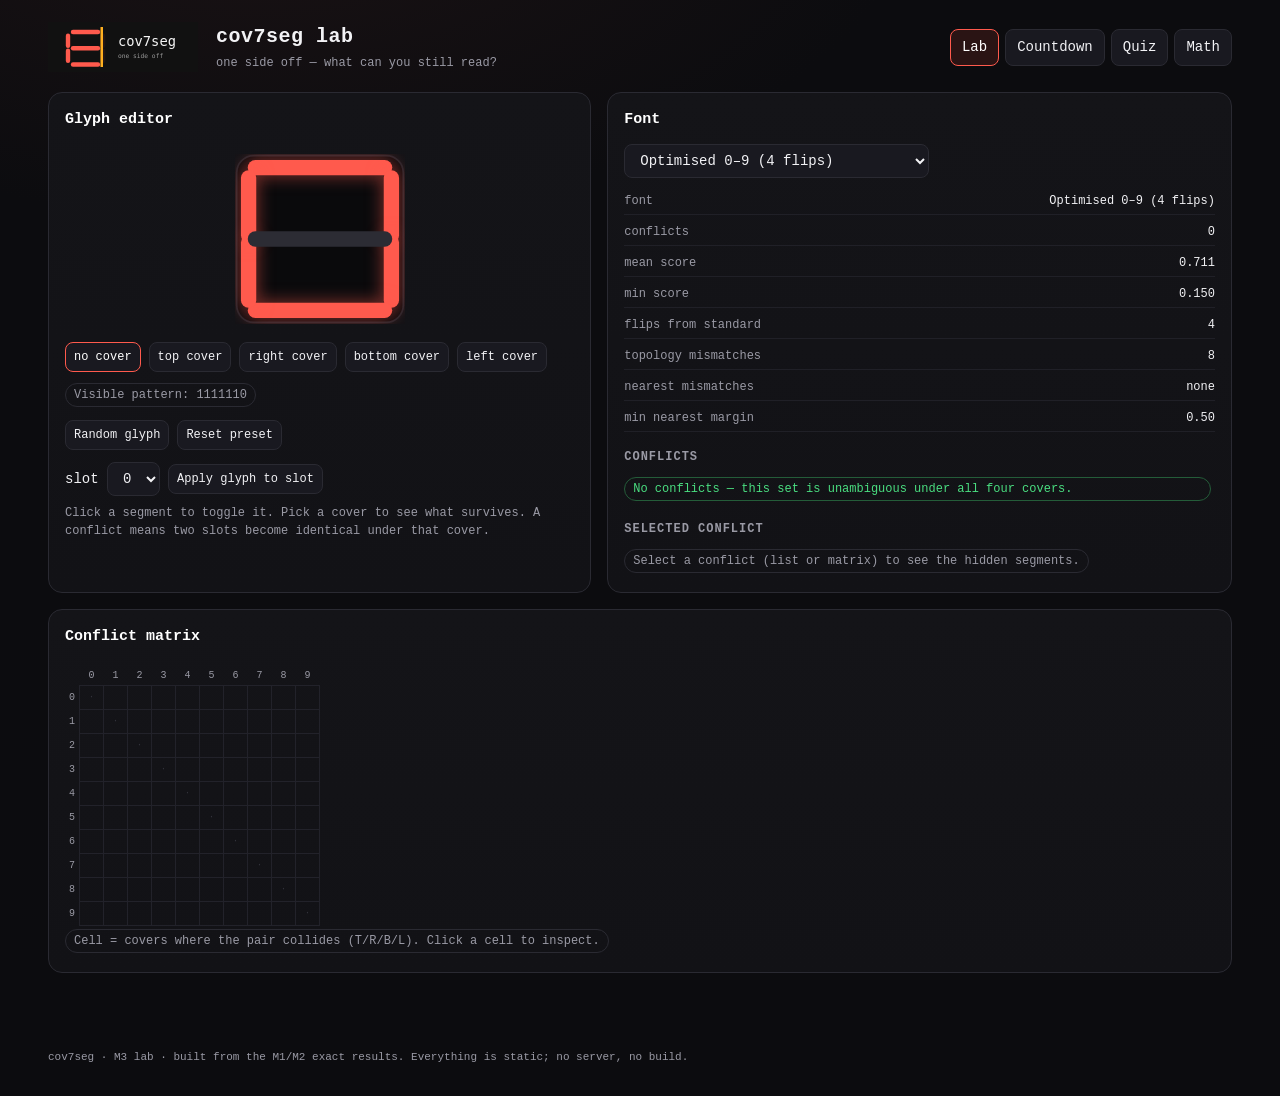
==== index.html @ 7454220c "M3: static occlusion lab, quiz, calibration harness - index.html + lab/: glyph editor, cover project" ====
<!doctype html>
<html lang="en">
<head>
<meta charset="utf-8">
<meta name="viewport" content="width=device-width, initial-scale=1">
<title>cov7seg lab — one side off</title>
<style>
  :root{
    --bg:#0c0c0f; --panel:#141418; --panel2:#191920; --line:#2a2a32;
    --ink:#f2f2f5; --muted:#9a9aa5; --accent:#ff5a4d; --amber:#ffb020;
    --green:#4ade80; --red:#f43f5e; --blue:#60a5fa;
  }
  *{box-sizing:border-box}
  body{
    margin:0; background:radial-gradient(1200px 600px at 20% -10%, #1a1214 0, var(--bg) 55%);
    color:var(--ink); font-family:ui-monospace,SFMono-Regular,Menlo,Consolas,monospace;
    font-size:14px; line-height:1.5;
  }
  header{
    display:flex; align-items:center; gap:18px; padding:22px clamp(16px,4vw,48px) 10px;
    flex-wrap:wrap;
  }
  .logo{width:150px; height:50px; display:block}
  h1{font-size:20px; margin:0; letter-spacing:.5px}
  .sub{margin:2px 0 0; color:var(--muted); font-size:12px}
  .tabs{margin-left:auto; display:flex; gap:6px; flex-wrap:wrap}
  .tabs button, button, select{
    font:inherit; color:var(--ink); background:var(--panel2); border:1px solid var(--line);
    border-radius:8px; padding:7px 11px; cursor:pointer;
  }
  .tabs button.active, button.active, button:hover, select:hover{border-color:var(--accent); color:#fff}
  .tabs button.active{background:#2a1414}
  button.small{padding:5px 8px; font-size:12px}
  button:disabled{opacity:.45; cursor:default}
  main{padding:10px clamp(16px,4vw,48px) 60px; max-width:1280px; margin:0 auto}
  .tab{display:none}
  .tab.active{display:block}
  .panel{
    background:linear-gradient(180deg,var(--panel),#121216); border:1px solid var(--line);
    border-radius:14px; padding:16px; margin-bottom:16px;
  }
  h2{font-size:15px; margin:0 0 12px; color:#fff}
  h3{font-size:12px; margin:16px 0 8px; color:var(--muted); text-transform:uppercase; letter-spacing:1px}
  .grid{display:grid; grid-template-columns:minmax(300px,1fr) minmax(320px,1.15fr); gap:16px}
  .grid.two{grid-template-columns:1fr 1fr}
  @media (max-width:820px){.grid,.grid.two{grid-template-columns:1fr}}
  .row{display:flex; gap:8px; align-items:center; flex-wrap:wrap}
  .display{display:flex; gap:18px; justify-content:center; align-items:center; min-height:190px}
  .glyph{width:170px; height:170px; display:block}
  .glyph.big{width:190px; height:190px}
  .glyph-bg{fill:#0a0a0c; stroke:#24242b; stroke-width:1}
  .seg{stroke-width:9; stroke-linecap:round; fill:none; transition:stroke .12s}
  .seg.on{stroke:var(--accent); filter:drop-shadow(0 0 5px rgba(255,90,77,.55))}
  .seg.off{stroke:#2c2c34}
  .seg.hidden{stroke:#4a3a20; opacity:.35}
  .seg.covered{stroke:#22222a; opacity:.3}
  .seg.conflict{stroke:var(--red); stroke-width:10; stroke-dasharray:4 3; filter:drop-shadow(0 0 6px rgba(244,63,94,.8))}
  .seg.clickable{cursor:pointer; pointer-events:stroke}
  .seg.clickable:hover{stroke-width:12}
  .hint{color:var(--muted); font-size:12px; margin:8px 0 0}
  .chip{display:inline-block; padding:2px 8px; border:1px solid var(--line); border-radius:999px; font-size:12px; margin:3px 4px 3px 0; color:var(--muted)}
  .chip.ok{color:var(--green); border-color:#245c39}
  .chip.warn{color:var(--red); border-color:#6b1d2a}
  .chip.hint{color:var(--muted)}
  .scorecard{display:grid; gap:4px; margin-bottom:6px}
  .kv{display:flex; justify-content:space-between; gap:12px; border-bottom:1px solid #202027; padding:4px 0; font-size:12px}
  .kv span:first-child{color:var(--muted)}
  .kv .bad{color:var(--red)}
  .conflict-list{max-height:260px; overflow:auto; display:grid; gap:6px}
  .conflict-item{text-align:left; font-size:12px; background:#18181d; border:1px solid var(--line); border-radius:8px; padding:7px 9px; cursor:pointer}
  .conflict-item:hover{border-color:var(--red)}
  .conflict-item b{color:var(--amber)}
  .pair{display:flex; gap:18px; align-items:flex-start; margin-top:8px}
  .pair-cell{text-align:center}
  .cap{font-size:11px; color:var(--muted); margin-bottom:2px}
  .pair .glyph{width:120px; height:120px}
  #lab-matrix{overflow:auto}
  .matrix{border-collapse:collapse; margin-top:6px}
  .matrix th{font-size:10px; color:var(--muted); font-weight:400; padding:2px 4px}
  .matrix td{width:24px; height:24px; text-align:center; border:1px solid #22222a; font-size:9px; color:var(--muted)}
  .matrix td.diag{color:#33333c}
  .matrix td.conflict{background:#54121d; color:#ffd7dd; cursor:pointer; border-color:#7a1d2c}
  .matrix td.conflict:hover{background:#7a1d2c}
  .cd-stage{position:relative; min-height:300px; display:flex; align-items:center; justify-content:center; margin:8px 0}
  .cd-digit{display:flex; justify-content:center}
  #cd-display{gap:26px}
  .leaf{
    position:absolute; z-index:5; border-radius:55% 12% 55% 12%;
    background:radial-gradient(circle at 30% 30%, #7bd88f, #2b6b3a 60%, #173a20);
    border:1px solid #9be6a8; box-shadow:0 8px 22px rgba(0,0,0,.55);
    cursor:grab; touch-action:none; transition:width .12s, height .12s;
  }
  .leaf.dragging{cursor:grabbing}
  .leaf::after{content:""; position:absolute; inset:10% 42% 10% 42%; background:#0d2a15; opacity:.5; border-radius:50%}
  .choices{display:flex; gap:8px; flex-wrap:wrap; margin-top:12px}
  .choice{min-width:44px; font-size:16px; padding:10px 12px}
  .feedback{margin-top:10px; min-height:28px}
  .stats-table{border-collapse:collapse; margin-top:10px; font-size:12px}
  .stats-table th,.stats-table td{border:1px solid #24242b; padding:3px 10px; text-align:right}
  .stats-table th{color:var(--muted); font-weight:400}
  .stats-table td:first-child,.stats-table th:first-child{text-align:left}
  .matrix-lite td{min-width:18px; font-size:10px; text-align:center}
  .matrix-lite td.diag{color:var(--green); background:#112318}
  .readings{min-height:30px; margin-top:8px}
  .muted{color:var(--muted)}
  .math-table{border-collapse:collapse; margin:10px 0; font-size:12px}
  .math-table th,.math-table td{border:1px solid #24242b; padding:4px 10px; text-align:left}
  .math-table th{color:var(--muted); font-weight:400}
  .plots{display:flex; gap:16px; flex-wrap:wrap; margin-top:12px}
  .plots figure{flex:1 1 320px; margin:0}
  .plots img{width:100%; background:#fff; border-radius:10px; border:1px solid var(--line)}
  .plots figcaption{color:var(--muted); font-size:11px; margin-top:6px}
  footer{color:var(--muted); font-size:11px; padding:0 clamp(16px,4vw,48px) 30px; max-width:1280px; margin:0 auto}
  a{color:var(--blue)}
</style>
</head>
<body>
<header>
  <img class="logo" src="assets/logo.svg" alt="cov7seg">
  <div>
    <h1>cov7seg lab</h1>
    <p class="sub">one side off — what can you still read?</p>
  </div>
  <nav class="tabs">
    <button data-tab="lab" class="active">Lab</button>
    <button data-tab="countdown">Countdown</button>
    <button data-tab="quiz">Quiz</button>
    <button data-tab="math">Math</button>
  </nav>
</header>

<main>
  <!-- ------------------------------------------------------------ LAB -->
  <section id="tab-lab" class="tab active">
    <div class="grid">
      <div class="panel">
        <h2>Glyph editor</h2>
        <div id="lab-display" class="display"></div>
        <div id="lab-covers" class="row" style="margin-top:8px"></div>
        <div id="lab-readings" class="readings"></div>
        <div class="row" style="margin-top:10px">
          <button id="lab-random" class="small">Random glyph</button>
          <button id="lab-reset" class="small">Reset preset</button>
        </div>
        <div class="row" style="margin-top:12px">
          <label>slot <select id="lab-slot"></select></label>
          <button id="lab-apply" class="small">Apply glyph to slot</button>
        </div>
        <p class="hint">Click a segment to toggle it. Pick a cover to see what survives. A conflict means two slots become identical under that cover.</p>
      </div>
      <div class="panel">
        <h2>Font</h2>
        <div class="row">
          <select id="lab-font" style="max-width:100%"></select>
        </div>
        <div id="lab-scorecard" class="scorecard" style="margin-top:10px"></div>
        <h3>Conflicts</h3>
        <div id="lab-conflicts" class="conflict-list"></div>
        <h3>Selected conflict</h3>
        <div id="lab-detail"></div>
      </div>
    </div>
    <div class="panel">
      <h2>Conflict matrix</h2>
      <div id="lab-matrix"></div>
    </div>
  </section>

  <!-- ------------------------------------------------------ COUNTDOWN -->
  <section id="tab-countdown" class="tab">
    <div class="panel">
      <div class="row">
        <select id="cd-font" style="max-width:100%"></select>
        <button id="cd-start">Start</button>
        <button id="cd-reset">Reset</button>
      </div>
      <div id="cd-stage" class="cd-stage">
        <div id="cd-display" class="display" style="min-height:0"></div>
        <div id="cd-leaf" class="leaf" title="Drag me to a side"></div>
      </div>
      <div id="cd-cover-label" class="hint"></div>
      <div class="grid two" style="margin-top:12px">
        <div class="panel" style="margin:0">
          <h3>Tens</h3>
          <div id="cd-tens" class="readings"></div>
        </div>
        <div class="panel" style="margin:0">
          <h3>Ones</h3>
          <div id="cd-ones" class="readings"></div>
        </div>
      </div>
      <p class="hint">Drag the leaf to a side. The covered side is hidden on both digits; the lists show every digit that could still be read. Try “Standard” vs “Optimised” to see the difference.</p>
    </div>
  </section>

  <!-- ------------------------------------------------------------ QUIZ -->
  <section id="tab-quiz" class="tab">
    <div class="panel">
      <div class="row">
        <select id="quiz-font" style="max-width:100%"></select>
        <label class="hint"><input type="checkbox" id="quiz-occlude" checked> random occlusion</label>
        <button id="quiz-next">New glyph</button>
        <button id="quiz-export" class="small">Export JSON</button>
        <button id="quiz-reset" class="small">Clear data</button>
      </div>
      <div id="quiz-display" class="display"></div>
      <div id="quiz-choices" class="choices"></div>
      <div id="quiz-feedback" class="feedback"></div>
      <div id="quiz-stats"></div>
      <p class="hint">This is the human-calibration harness for M3. Responses are stored in localStorage; export the JSON to fit the weights.</p>
    </div>
  </section>

  <!-- ------------------------------------------------------------ MATH -->
  <section id="tab-math" class="tab">
    <div class="panel">
      <h2>What the foundation found</h2>
      <p>Seven-segment display, four possible one-side covers: top removes <code>a</code>, bottom removes <code>d</code>, left removes <code>e,f</code>, right removes <code>b,c</code>; the middle <code>g</code> is never covered.</p>
      <table class="math-table">
        <tr><th>maximum unambiguous set</th><td>32</td></tr>
        <tr><th>minimum maximal set</th><td>16</td></tr>
        <tr><th>attainable maximal sizes</th><td>16, 19–32 (17 and 18 do not exist)</td></tr>
        <tr><th>maximal sets per g / globally</th><td>604,008 / 364,825,664,064</td></tr>
        <tr><th>character capacity</th><td>32 (decimal and hex fit; 36-letter alphanumeric and Base64 do not)</td></tr>
        <tr><th>construction</th><td>4 cells × a matching of K₄,₄, plus cross-cell disjointness and hole-covering</td></tr>
        <tr><th>well-covered criterion</th><td>K_{q1} □ … □ K_{qd} is well-covered iff q1 &gt; Σ<sub>i≥2</sub>(q_i − 1)</td></tr>
      </table>
      <p>The per-<code>g</code> graph is <code>K₂ □ K₂ □ K₄ □ K₄</code>; the global graph is two disjoint copies because <code>g</code> is never covered. The 9/10 gap is not a periodic sequence: it is the set of feasible cell-size patterns.</p>
      <p>Recognisability is checked with a geometry-based <code>(components, holes)</code> signature and a nearest-standard / segment-fault check. The source note’s hex font fails the nearest check for 6 and 8; no 16-glyph 0–F nearest-preserving font exists. The optimised decimal candidate changes 1, 3, 5, 8 (4 flips) and is the “Optimised 0–9” preset in the Lab.</p>
      <div class="plots">
        <figure>
          <img src="foundation/plots/sevenseg_global_counts.svg" alt="global counts by size">
          <figcaption>Global maximal-set counts by size: peak at 26, not at the maximum 32.</figcaption>
        </figure>
        <figure>
          <img src="foundation/plots/family_existence.svg" alt="family existence">
          <figcaption>Attainable maximal sizes for K₂ □ K₂ □ K_q □ K_q: the gap moves and can disappear.</figcaption>
        </figure>
      </div>
      <p class="hint">Full notes: <a href="docs/FOUNDATION.md">docs/FOUNDATION.md</a> · <a href="docs/RECOGNITION.md">docs/RECOGNITION.md</a> · <a href="docs/0_ROADMAP.md">roadmap</a>.</p>
    </div>
  </section>
</main>

<footer>
  cov7seg · M3 lab · built from the M1/M2 exact results.  Everything is static; no server, no build.
</footer>

<script src="lab/data.js"></script>
<script src="lab/core.js"></script>
<script src="lab/ui.js"></script>
</body>
</html>
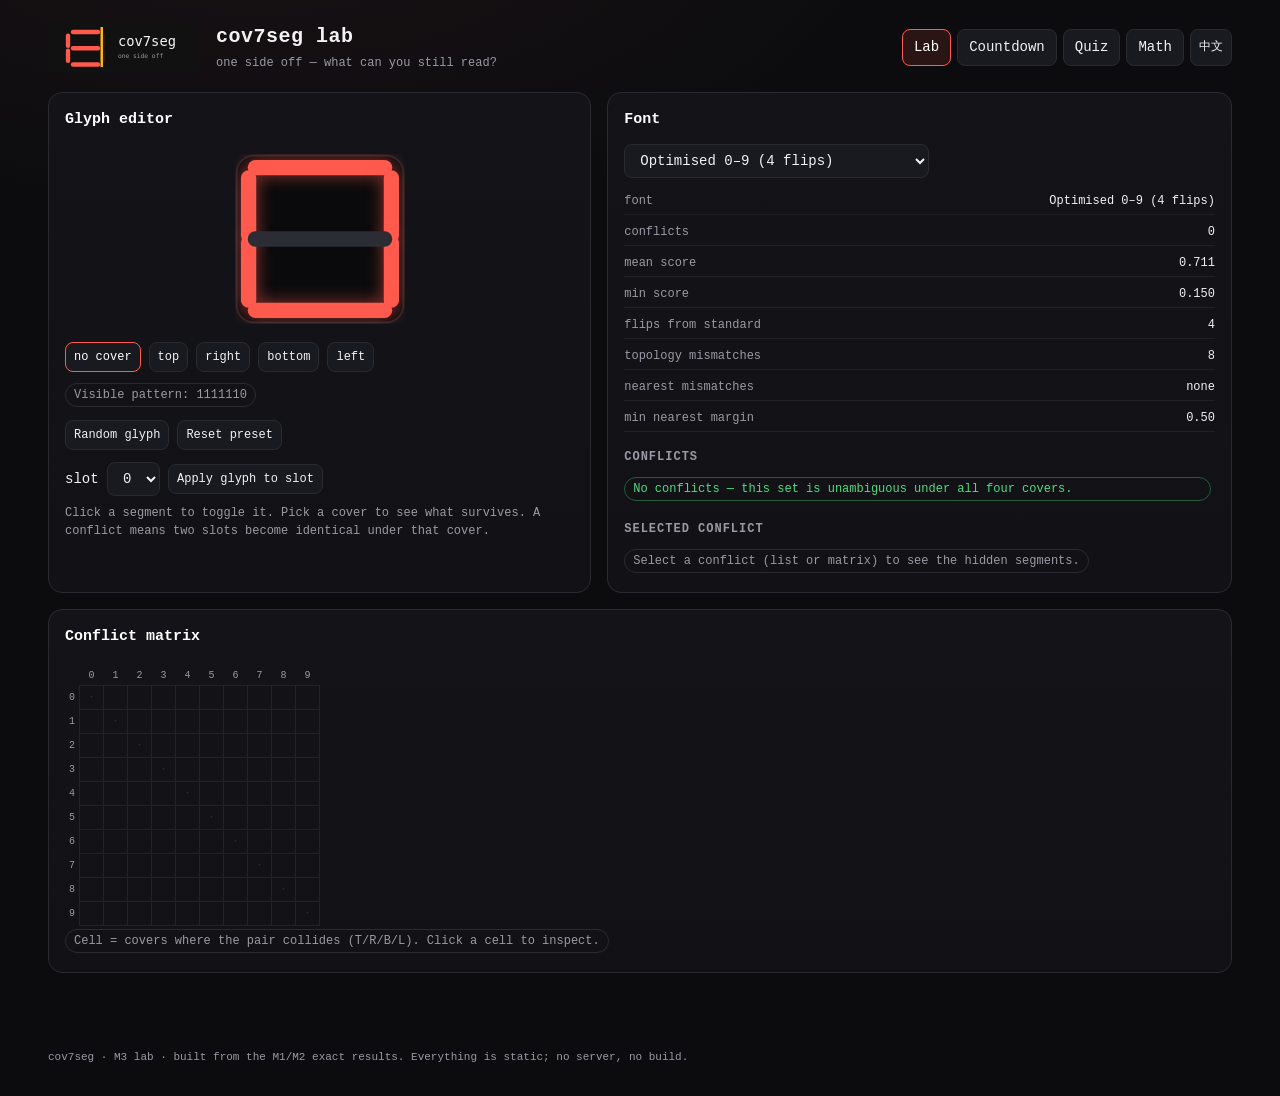
==== commit 0dcc8302: "i18n: English/Chinese switch for the lab - header EN/中文 toggle, persisted in localStorage - translat" ====
--- a/index.html
+++ b/index.html
@@ -118,14 +118,15 @@
 <header>
   <img class="logo" src="assets/logo.svg" alt="cov7seg">
   <div>
-    <h1>cov7seg lab</h1>
-    <p class="sub">one side off — what can you still read?</p>
+    <h1 data-i18n="header.title">cov7seg lab</h1>
+    <p class="sub" data-i18n="header.sub">one side off — what can you still read?</p>
   </div>
   <nav class="tabs">
-    <button data-tab="lab" class="active">Lab</button>
-    <button data-tab="countdown">Countdown</button>
-    <button data-tab="quiz">Quiz</button>
-    <button data-tab="math">Math</button>
+    <button data-tab="lab" class="active" data-i18n="nav.lab">Lab</button>
+    <button data-tab="countdown" data-i18n="nav.countdown">Countdown</button>
+    <button data-tab="quiz" data-i18n="nav.quiz">Quiz</button>
+    <button data-tab="math" data-i18n="nav.math">Math</button>
+    <button id="lang-switch" class="small">中文</button>
   </nav>
 </header>
 
@@ -134,34 +135,34 @@
   <section id="tab-lab" class="tab active">
     <div class="grid">
       <div class="panel">
-        <h2>Glyph editor</h2>
+        <h2 data-i18n="lab.title">Glyph editor</h2>
         <div id="lab-display" class="display"></div>
         <div id="lab-covers" class="row" style="margin-top:8px"></div>
         <div id="lab-readings" class="readings"></div>
         <div class="row" style="margin-top:10px">
-          <button id="lab-random" class="small">Random glyph</button>
-          <button id="lab-reset" class="small">Reset preset</button>
+          <button id="lab-random" class="small" data-i18n="lab.random">Random glyph</button>
+          <button id="lab-reset" class="small" data-i18n="lab.reset">Reset preset</button>
         </div>
         <div class="row" style="margin-top:12px">
-          <label>slot <select id="lab-slot"></select></label>
-          <button id="lab-apply" class="small">Apply glyph to slot</button>
-        </div>
-        <p class="hint">Click a segment to toggle it. Pick a cover to see what survives. A conflict means two slots become identical under that cover.</p>
+          <label><span data-i18n="lab.slot">slot</span> <select id="lab-slot"></select></label>
+          <button id="lab-apply" class="small" data-i18n="lab.apply">Apply glyph to slot</button>
+        </div>
+        <p class="hint" data-i18n="lab.hint">Click a segment to toggle it. Pick a cover to see what survives. A conflict means two slots become identical under that cover.</p>
       </div>
       <div class="panel">
-        <h2>Font</h2>
+        <h2 data-i18n="lab.font">Font</h2>
         <div class="row">
           <select id="lab-font" style="max-width:100%"></select>
         </div>
         <div id="lab-scorecard" class="scorecard" style="margin-top:10px"></div>
-        <h3>Conflicts</h3>
+        <h3 data-i18n="lab.conflicts">Conflicts</h3>
         <div id="lab-conflicts" class="conflict-list"></div>
-        <h3>Selected conflict</h3>
+        <h3 data-i18n="lab.selected">Selected conflict</h3>
         <div id="lab-detail"></div>
       </div>
     </div>
     <div class="panel">
-      <h2>Conflict matrix</h2>
+      <h2 data-i18n="lab.matrix">Conflict matrix</h2>
       <div id="lab-matrix"></div>
     </div>
   </section>
@@ -171,25 +172,25 @@
     <div class="panel">
       <div class="row">
         <select id="cd-font" style="max-width:100%"></select>
-        <button id="cd-start">Start</button>
-        <button id="cd-reset">Reset</button>
+        <button id="cd-start" data-i18n="cd.start">Start</button>
+        <button id="cd-reset" data-i18n="cd.reset">Reset</button>
       </div>
       <div id="cd-stage" class="cd-stage">
         <div id="cd-display" class="display" style="min-height:0"></div>
-        <div id="cd-leaf" class="leaf" title="Drag me to a side"></div>
+        <div id="cd-leaf" class="leaf" data-i18n-title="cd.leafTitle" title="Drag me to a side"></div>
       </div>
       <div id="cd-cover-label" class="hint"></div>
       <div class="grid two" style="margin-top:12px">
         <div class="panel" style="margin:0">
-          <h3>Tens</h3>
+          <h3 data-i18n="cd.tens">Tens</h3>
           <div id="cd-tens" class="readings"></div>
         </div>
         <div class="panel" style="margin:0">
-          <h3>Ones</h3>
+          <h3 data-i18n="cd.ones">Ones</h3>
           <div id="cd-ones" class="readings"></div>
         </div>
       </div>
-      <p class="hint">Drag the leaf to a side. The covered side is hidden on both digits; the lists show every digit that could still be read. Try “Standard” vs “Optimised” to see the difference.</p>
+      <p class="hint" data-i18n="cd.hint">Drag the leaf to a side. The covered side is hidden on both digits; the lists show every digit that could still be read. Try “Standard” vs “Optimised” to see the difference.</p>
     </div>
   </section>
 
@@ -198,54 +199,55 @@
     <div class="panel">
       <div class="row">
         <select id="quiz-font" style="max-width:100%"></select>
-        <label class="hint"><input type="checkbox" id="quiz-occlude" checked> random occlusion</label>
-        <button id="quiz-next">New glyph</button>
-        <button id="quiz-export" class="small">Export JSON</button>
-        <button id="quiz-reset" class="small">Clear data</button>
+        <label class="hint"><input type="checkbox" id="quiz-occlude" checked> <span data-i18n="quiz.occlude">random occlusion</span></label>
+        <button id="quiz-next" data-i18n="quiz.new">New glyph</button>
+        <button id="quiz-export" class="small" data-i18n="quiz.export">Export JSON</button>
+        <button id="quiz-reset" class="small" data-i18n="quiz.clear">Clear data</button>
       </div>
       <div id="quiz-display" class="display"></div>
       <div id="quiz-choices" class="choices"></div>
       <div id="quiz-feedback" class="feedback"></div>
       <div id="quiz-stats"></div>
-      <p class="hint">This is the human-calibration harness for M3. Responses are stored in localStorage; export the JSON to fit the weights.</p>
+      <p class="hint" data-i18n="quiz.hint">This is the human-calibration harness for M3. Responses are stored in localStorage; export the JSON to fit the weights.</p>
     </div>
   </section>
 
   <!-- ------------------------------------------------------------ MATH -->
   <section id="tab-math" class="tab">
     <div class="panel">
-      <h2>What the foundation found</h2>
-      <p>Seven-segment display, four possible one-side covers: top removes <code>a</code>, bottom removes <code>d</code>, left removes <code>e,f</code>, right removes <code>b,c</code>; the middle <code>g</code> is never covered.</p>
+      <h2 data-i18n="math.title">What the foundation found</h2>
+      <p data-i18n-html="math.intro">Seven-segment display, four possible one-side covers: top removes <code>a</code>, bottom removes <code>d</code>, left removes <code>e,f</code>, right removes <code>b,c</code>; the middle <code>g</code> is never covered.</p>
       <table class="math-table">
-        <tr><th>maximum unambiguous set</th><td>32</td></tr>
-        <tr><th>minimum maximal set</th><td>16</td></tr>
-        <tr><th>attainable maximal sizes</th><td>16, 19–32 (17 and 18 do not exist)</td></tr>
-        <tr><th>maximal sets per g / globally</th><td>604,008 / 364,825,664,064</td></tr>
-        <tr><th>character capacity</th><td>32 (decimal and hex fit; 36-letter alphanumeric and Base64 do not)</td></tr>
-        <tr><th>construction</th><td>4 cells × a matching of K₄,₄, plus cross-cell disjointness and hole-covering</td></tr>
-        <tr><th>well-covered criterion</th><td>K_{q1} □ … □ K_{qd} is well-covered iff q1 &gt; Σ<sub>i≥2</sub>(q_i − 1)</td></tr>
+        <tr><th data-i18n="math.max">maximum unambiguous set</th><td>32</td></tr>
+        <tr><th data-i18n="math.min">minimum maximal set</th><td>16</td></tr>
+        <tr><th data-i18n="math.sizes">attainable maximal sizes</th><td data-i18n="math.sizesVal">16, 19–32 (17 and 18 do not exist)</td></tr>
+        <tr><th data-i18n="math.counts">maximal sets per g / globally</th><td>604,008 / 364,825,664,064</td></tr>
+        <tr><th data-i18n="math.capacity">character capacity</th><td data-i18n="math.capacityVal">32 (decimal and hex fit; 36-letter alphanumeric and Base64 do not)</td></tr>
+        <tr><th data-i18n="math.construction">construction</th><td data-i18n="math.constructionVal">4 cells × a matching of K₄,₄, plus cross-cell disjointness and hole-covering</td></tr>
+        <tr><th data-i18n="math.wellcovered">well-covered criterion</th><td>K_{q1} □ … □ K_{qd} is well-covered iff q1 &gt; Σ<sub>i≥2</sub>(q_i − 1)</td></tr>
       </table>
-      <p>The per-<code>g</code> graph is <code>K₂ □ K₂ □ K₄ □ K₄</code>; the global graph is two disjoint copies because <code>g</code> is never covered. The 9/10 gap is not a periodic sequence: it is the set of feasible cell-size patterns.</p>
-      <p>Recognisability is checked with a geometry-based <code>(components, holes)</code> signature and a nearest-standard / segment-fault check. The source note’s hex font fails the nearest check for 6 and 8; no 16-glyph 0–F nearest-preserving font exists. The optimised decimal candidate changes 1, 3, 5, 8 (4 flips) and is the “Optimised 0–9” preset in the Lab.</p>
+      <p data-i18n-html="math.para">The per-<code>g</code> graph is <code>K₂ □ K₂ □ K₄ □ K₄</code>; the global graph is two disjoint copies because <code>g</code> is never covered. The 9/10 gap is not a periodic sequence: it is the set of feasible cell-size patterns.</p>
+      <p data-i18n-html="math.recog">Recognisability is checked with a geometry-based <code>(components, holes)</code> signature and a nearest-standard / segment-fault check. The source note’s hex font fails the nearest check for 6 and 8; no 16-glyph 0–F nearest-preserving font exists. The optimised decimal candidate changes 1, 3, 5, 8 (4 flips) and is the “Optimised 0–9” preset in the Lab.</p>
       <div class="plots">
         <figure>
           <img src="foundation/plots/sevenseg_global_counts.svg" alt="global counts by size">
-          <figcaption>Global maximal-set counts by size: peak at 26, not at the maximum 32.</figcaption>
+          <figcaption data-i18n="math.fig1">Global maximal-set counts by size: peak at 26, not at the maximum 32.</figcaption>
         </figure>
         <figure>
           <img src="foundation/plots/family_existence.svg" alt="family existence">
-          <figcaption>Attainable maximal sizes for K₂ □ K₂ □ K_q □ K_q: the gap moves and can disappear.</figcaption>
+          <figcaption data-i18n="math.fig2">Attainable maximal sizes for K₂ □ K₂ □ K_q □ K_q: the gap moves and can disappear.</figcaption>
         </figure>
       </div>
-      <p class="hint">Full notes: <a href="docs/FOUNDATION.md">docs/FOUNDATION.md</a> · <a href="docs/RECOGNITION.md">docs/RECOGNITION.md</a> · <a href="docs/0_ROADMAP.md">roadmap</a>.</p>
+      <p class="hint" data-i18n-html="math.notes">Full notes: <a href="docs/FOUNDATION.md">docs/FOUNDATION.md</a> · <a href="docs/RECOGNITION.md">docs/RECOGNITION.md</a> · <a href="docs/0_ROADMAP.md">roadmap</a>.</p>
     </div>
   </section>
 </main>
 
 <footer>
-  cov7seg · M3 lab · built from the M1/M2 exact results.  Everything is static; no server, no build.
+  <span data-i18n="footer">cov7seg · M3 lab · built from the M1/M2 exact results. Everything is static; no server, no build.</span>
 </footer>
 
+<script src="lab/i18n.js"></script>
 <script src="lab/data.js"></script>
 <script src="lab/core.js"></script>
 <script src="lab/ui.js"></script>
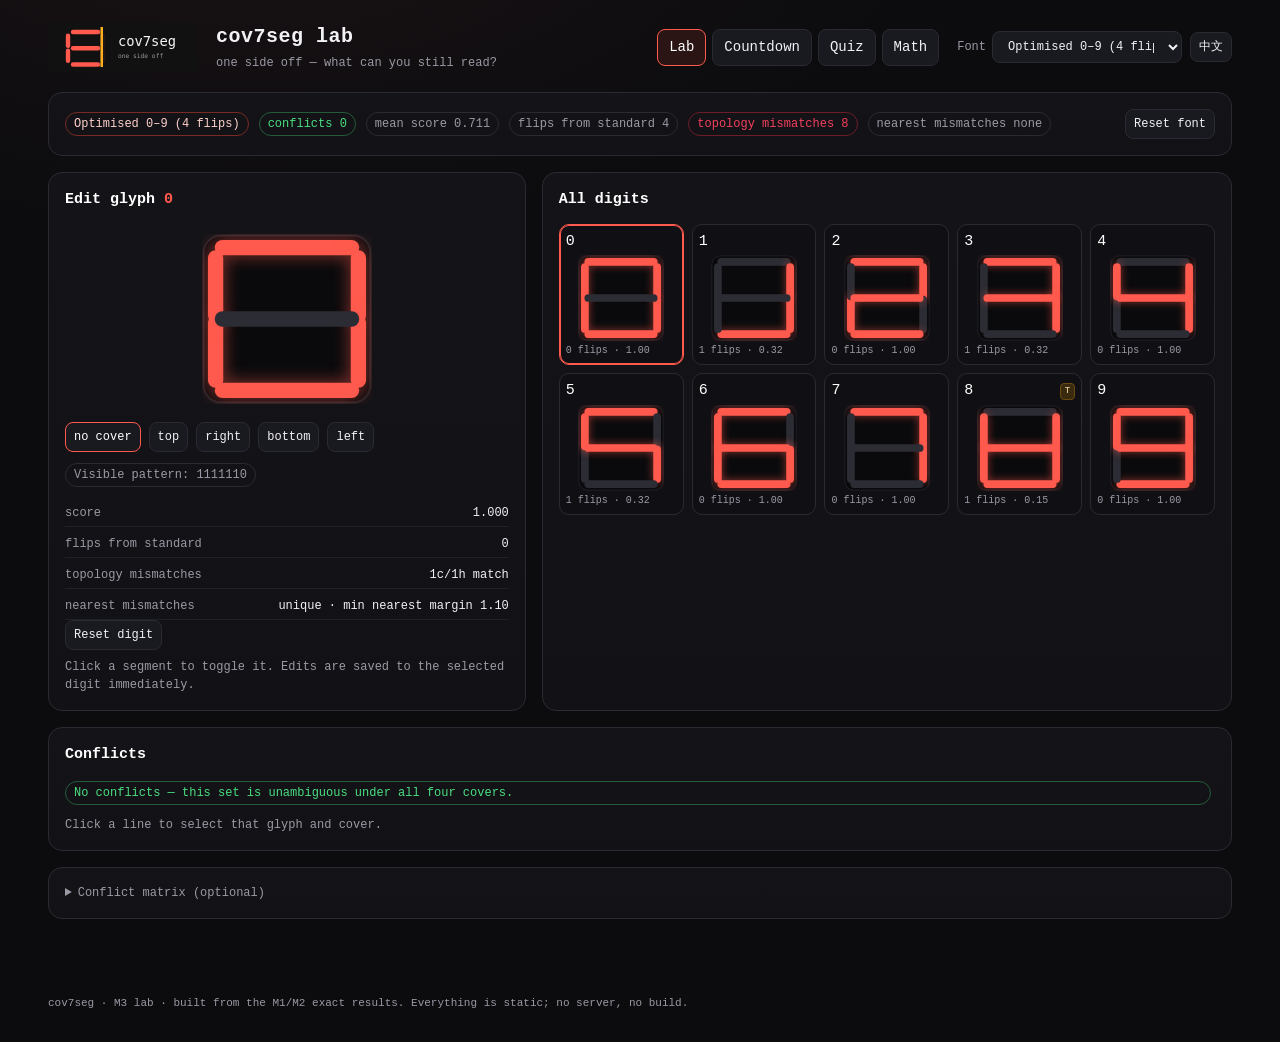
==== commit 72ca43fb: "UX: single font mode, all-digit gallery, automatic quiz advance - one global font selector in the he" ====
--- a/index.html
+++ b/index.html
@@ -16,14 +16,14 @@
     color:var(--ink); font-family:ui-monospace,SFMono-Regular,Menlo,Consolas,monospace;
     font-size:14px; line-height:1.5;
   }
-  header{
-    display:flex; align-items:center; gap:18px; padding:22px clamp(16px,4vw,48px) 10px;
-    flex-wrap:wrap;
-  }
+  header{display:flex; align-items:center; gap:18px; padding:22px clamp(16px,4vw,48px) 10px; flex-wrap:wrap}
   .logo{width:150px; height:50px; display:block}
   h1{font-size:20px; margin:0; letter-spacing:.5px}
   .sub{margin:2px 0 0; color:var(--muted); font-size:12px}
-  .tabs{margin-left:auto; display:flex; gap:6px; flex-wrap:wrap}
+  .tabs{display:flex; gap:6px; flex-wrap:wrap; margin-left:auto}
+  .header-controls{display:flex; gap:8px; align-items:center}
+  .control{display:flex; align-items:center; gap:6px; color:var(--muted); font-size:12px}
+  .control select{max-width:190px}
   .tabs button, button, select{
     font:inherit; color:var(--ink); background:var(--panel2); border:1px solid var(--line);
     border-radius:8px; padding:7px 11px; cursor:pointer;
@@ -42,9 +42,12 @@
   h2{font-size:15px; margin:0 0 12px; color:#fff}
   h3{font-size:12px; margin:16px 0 8px; color:var(--muted); text-transform:uppercase; letter-spacing:1px}
   .grid{display:grid; grid-template-columns:minmax(300px,1fr) minmax(320px,1.15fr); gap:16px}
+  .lab-grid{grid-template-columns:minmax(300px,.9fr) minmax(340px,1.3fr)}
   .grid.two{grid-template-columns:1fr 1fr}
-  @media (max-width:820px){.grid,.grid.two{grid-template-columns:1fr}}
+  @media (max-width:860px){.grid,.grid.two,.lab-grid{grid-template-columns:1fr}}
   .row{display:flex; gap:8px; align-items:center; flex-wrap:wrap}
+  .summary-panel{display:flex; gap:12px; align-items:center; justify-content:space-between; flex-wrap:wrap}
+  .summary-chips{display:flex; gap:6px; flex-wrap:wrap}
   .display{display:flex; gap:18px; justify-content:center; align-items:center; min-height:190px}
   .glyph{width:170px; height:170px; display:block}
   .glyph.big{width:190px; height:190px}
@@ -62,18 +65,35 @@
   .chip.ok{color:var(--green); border-color:#245c39}
   .chip.warn{color:var(--red); border-color:#6b1d2a}
   .chip.hint{color:var(--muted)}
-  .scorecard{display:grid; gap:4px; margin-bottom:6px}
+  .chip.accent{color:#ffd1cb; border-color:#7a2a24}
+  .scorecard{display:grid; gap:4px; margin-top:10px}
   .kv{display:flex; justify-content:space-between; gap:12px; border-bottom:1px solid #202027; padding:4px 0; font-size:12px}
   .kv span:first-child{color:var(--muted)}
   .kv .bad{color:var(--red)}
-  .conflict-list{max-height:260px; overflow:auto; display:grid; gap:6px}
-  .conflict-item{text-align:left; font-size:12px; background:#18181d; border:1px solid var(--line); border-radius:8px; padding:7px 9px; cursor:pointer}
-  .conflict-item:hover{border-color:var(--red)}
-  .conflict-item b{color:var(--amber)}
-  .pair{display:flex; gap:18px; align-items:flex-start; margin-top:8px}
-  .pair-cell{text-align:center}
-  .cap{font-size:11px; color:var(--muted); margin-bottom:2px}
-  .pair .glyph{width:120px; height:120px}
+  .accent{color:var(--accent)}
+  .gallery{display:grid; grid-template-columns:repeat(auto-fill,minmax(104px,1fr)); gap:8px}
+  .digit-card{
+    text-align:left; padding:6px; border-radius:10px; border:1px solid var(--line);
+    background:#101014; cursor:pointer; position:relative; font:inherit; color:var(--ink);
+  }
+  .digit-card:hover{border-color:#5a2a24}
+  .digit-card.selected{border-color:var(--accent); box-shadow:0 0 0 1px var(--accent) inset}
+  .digit-card-head{display:flex; align-items:center; justify-content:space-between; gap:4px}
+  .digit-card-label{font-size:15px; color:#fff}
+  .digit-card .mini .glyph{width:86px; height:86px; margin:2px auto}
+  .digit-meta{font-size:10px; color:var(--muted); margin-top:2px}
+  .badges{display:flex; gap:3px; flex-wrap:wrap}
+  .badge{display:inline-block; padding:0 4px; border-radius:4px; font-size:9px; line-height:15px; border:1px solid var(--line); color:var(--muted)}
+  .badge.red{color:#ffd7dd; background:#54121d; border-color:#7a1d2c}
+  .badge.amber{color:#ffe1a8; background:#3a2a10; border-color:#6b4a10}
+  .conflict-list{display:grid; gap:5px}
+  .conflict-line{
+    text-align:left; font-size:12px; background:#18181d; border:1px solid var(--line);
+    border-radius:8px; padding:6px 9px; cursor:pointer; color:var(--ink);
+  }
+  .conflict-line:hover{border-color:var(--red)}
+  details.panel summary{cursor:pointer; color:var(--muted); font-size:12px}
+  details.panel[open] summary{color:#fff; margin-bottom:10px}
   #lab-matrix{overflow:auto}
   .matrix{border-collapse:collapse; margin-top:6px}
   .matrix th{font-size:10px; color:var(--muted); font-weight:400; padding:2px 4px}
@@ -95,6 +115,7 @@
   .choices{display:flex; gap:8px; flex-wrap:wrap; margin-top:12px}
   .choice{min-width:44px; font-size:16px; padding:10px 12px}
   .feedback{margin-top:10px; min-height:28px}
+  #quiz-stats{overflow:auto}
   .stats-table{border-collapse:collapse; margin-top:10px; font-size:12px}
   .stats-table th,.stats-table td{border:1px solid #24242b; padding:3px 10px; text-align:right}
   .stats-table th{color:var(--muted); font-weight:400}
@@ -102,10 +123,9 @@
   .matrix-lite td{min-width:18px; font-size:10px; text-align:center}
   .matrix-lite td.diag{color:var(--green); background:#112318}
   .readings{min-height:30px; margin-top:8px}
-  .muted{color:var(--muted)}
-  .math-table{border-collapse:collapse; margin:10px 0; font-size:12px}
+  .math-table{border-collapse:collapse; margin:10px 0; font-size:12px; width:100%}
   .math-table th,.math-table td{border:1px solid #24242b; padding:4px 10px; text-align:left}
-  .math-table th{color:var(--muted); font-weight:400}
+  .math-table th{color:var(--muted); font-weight:400; width:34%}
   .plots{display:flex; gap:16px; flex-wrap:wrap; margin-top:12px}
   .plots figure{flex:1 1 320px; margin:0}
   .plots img{width:100%; background:#fff; border-radius:10px; border:1px solid var(--line)}
@@ -126,54 +146,53 @@
     <button data-tab="countdown" data-i18n="nav.countdown">Countdown</button>
     <button data-tab="quiz" data-i18n="nav.quiz">Quiz</button>
     <button data-tab="math" data-i18n="nav.math">Math</button>
+  </nav>
+  <div class="header-controls">
+    <label class="control"><span data-i18n="global.font">Font</span><select id="global-font"></select></label>
     <button id="lang-switch" class="small">中文</button>
-  </nav>
+  </div>
 </header>
 
 <main>
   <!-- ------------------------------------------------------------ LAB -->
   <section id="tab-lab" class="tab active">
-    <div class="grid">
+    <div class="panel summary-panel">
+      <div id="lab-summary" class="summary-chips"></div>
+      <button id="lab-reset-font" class="small" data-i18n="lab.resetFont">Reset font</button>
+    </div>
+    <div class="grid lab-grid">
       <div class="panel">
-        <h2 data-i18n="lab.title">Glyph editor</h2>
+        <h2><span data-i18n="lab.editor">Edit glyph</span> <span id="lab-selected-label" class="accent">0</span></h2>
         <div id="lab-display" class="display"></div>
         <div id="lab-covers" class="row" style="margin-top:8px"></div>
         <div id="lab-readings" class="readings"></div>
-        <div class="row" style="margin-top:10px">
-          <button id="lab-random" class="small" data-i18n="lab.random">Random glyph</button>
-          <button id="lab-reset" class="small" data-i18n="lab.reset">Reset preset</button>
-        </div>
-        <div class="row" style="margin-top:12px">
-          <label><span data-i18n="lab.slot">slot</span> <select id="lab-slot"></select></label>
-          <button id="lab-apply" class="small" data-i18n="lab.apply">Apply glyph to slot</button>
-        </div>
-        <p class="hint" data-i18n="lab.hint">Click a segment to toggle it. Pick a cover to see what survives. A conflict means two slots become identical under that cover.</p>
+        <div id="lab-glyph-score" class="scorecard"></div>
+        <button id="lab-reset-digit" class="small" data-i18n="lab.resetDigit">Reset digit</button>
+        <p class="hint" data-i18n="lab.hint">Click a segment to toggle it. Edits are saved to the selected digit immediately.</p>
       </div>
       <div class="panel">
-        <h2 data-i18n="lab.font">Font</h2>
-        <div class="row">
-          <select id="lab-font" style="max-width:100%"></select>
-        </div>
-        <div id="lab-scorecard" class="scorecard" style="margin-top:10px"></div>
-        <h3 data-i18n="lab.conflicts">Conflicts</h3>
-        <div id="lab-conflicts" class="conflict-list"></div>
-        <h3 data-i18n="lab.selected">Selected conflict</h3>
-        <div id="lab-detail"></div>
-      </div>
-    </div>
-    <div class="panel">
-      <h2 data-i18n="lab.matrix">Conflict matrix</h2>
+        <h2 data-i18n="lab.gallery">All digits</h2>
+        <div id="lab-gallery" class="gallery"></div>
+      </div>
+    </div>
+    <div class="panel">
+      <h2 data-i18n="lab.conflicts">Conflicts</h2>
+      <div id="lab-conflicts" class="conflict-list"></div>
+      <p class="hint" data-i18n="lab.conflictHint">Click a line to select that glyph and cover.</p>
+    </div>
+    <details class="panel">
+      <summary data-i18n="lab.matrixSummary">Conflict matrix (optional)</summary>
       <div id="lab-matrix"></div>
-    </div>
+    </details>
   </section>
 
   <!-- ------------------------------------------------------ COUNTDOWN -->
   <section id="tab-countdown" class="tab">
     <div class="panel">
       <div class="row">
-        <select id="cd-font" style="max-width:100%"></select>
         <button id="cd-start" data-i18n="cd.start">Start</button>
         <button id="cd-reset" data-i18n="cd.reset">Reset</button>
+        <span id="cd-font-name" class="chip"></span>
       </div>
       <div id="cd-stage" class="cd-stage">
         <div id="cd-display" class="display" style="min-height:0"></div>
@@ -190,7 +209,7 @@
           <div id="cd-ones" class="readings"></div>
         </div>
       </div>
-      <p class="hint" data-i18n="cd.hint">Drag the leaf to a side. The covered side is hidden on both digits; the lists show every digit that could still be read. Try “Standard” vs “Optimised” to see the difference.</p>
+      <p class="hint" data-i18n="cd.hint">Drag the leaf to a side. The covered side is hidden on both digits; the lists show every digit that could still be read.</p>
     </div>
   </section>
 
@@ -198,17 +217,15 @@
   <section id="tab-quiz" class="tab">
     <div class="panel">
       <div class="row">
-        <select id="quiz-font" style="max-width:100%"></select>
-        <label class="hint"><input type="checkbox" id="quiz-occlude" checked> <span data-i18n="quiz.occlude">random occlusion</span></label>
-        <button id="quiz-next" data-i18n="quiz.new">New glyph</button>
         <button id="quiz-export" class="small" data-i18n="quiz.export">Export JSON</button>
         <button id="quiz-reset" class="small" data-i18n="quiz.clear">Clear data</button>
+        <span id="quiz-cover" class="chip"></span>
       </div>
       <div id="quiz-display" class="display"></div>
       <div id="quiz-choices" class="choices"></div>
       <div id="quiz-feedback" class="feedback"></div>
       <div id="quiz-stats"></div>
-      <p class="hint" data-i18n="quiz.hint">This is the human-calibration harness for M3. Responses are stored in localStorage; export the JSON to fit the weights.</p>
+      <p class="hint" data-i18n="quiz.hint">Answer; the next glyph appears automatically. Responses are stored in localStorage; export the JSON to fit the weights.</p>
     </div>
   </section>
 
@@ -227,7 +244,7 @@
         <tr><th data-i18n="math.wellcovered">well-covered criterion</th><td>K_{q1} □ … □ K_{qd} is well-covered iff q1 &gt; Σ<sub>i≥2</sub>(q_i − 1)</td></tr>
       </table>
       <p data-i18n-html="math.para">The per-<code>g</code> graph is <code>K₂ □ K₂ □ K₄ □ K₄</code>; the global graph is two disjoint copies because <code>g</code> is never covered. The 9/10 gap is not a periodic sequence: it is the set of feasible cell-size patterns.</p>
-      <p data-i18n-html="math.recog">Recognisability is checked with a geometry-based <code>(components, holes)</code> signature and a nearest-standard / segment-fault check. The source note’s hex font fails the nearest check for 6 and 8; no 16-glyph 0–F nearest-preserving font exists. The optimised decimal candidate changes 1, 3, 5, 8 (4 flips) and is the “Optimised 0–9” preset in the Lab.</p>
+      <p data-i18n-html="math.recog">Recognisability uses a geometry-based <code>(components, holes)</code> signature and a nearest-standard / segment-fault check. The source note’s hex font fails the nearest check for 6 and 8; no 16-glyph 0–F nearest-preserving font exists. The optimised decimal candidate changes 1, 3, 5, 8 (4 flips) and is the “Optimised 0–9” preset in the Lab.</p>
       <div class="plots">
         <figure>
           <img src="foundation/plots/sevenseg_global_counts.svg" alt="global counts by size">
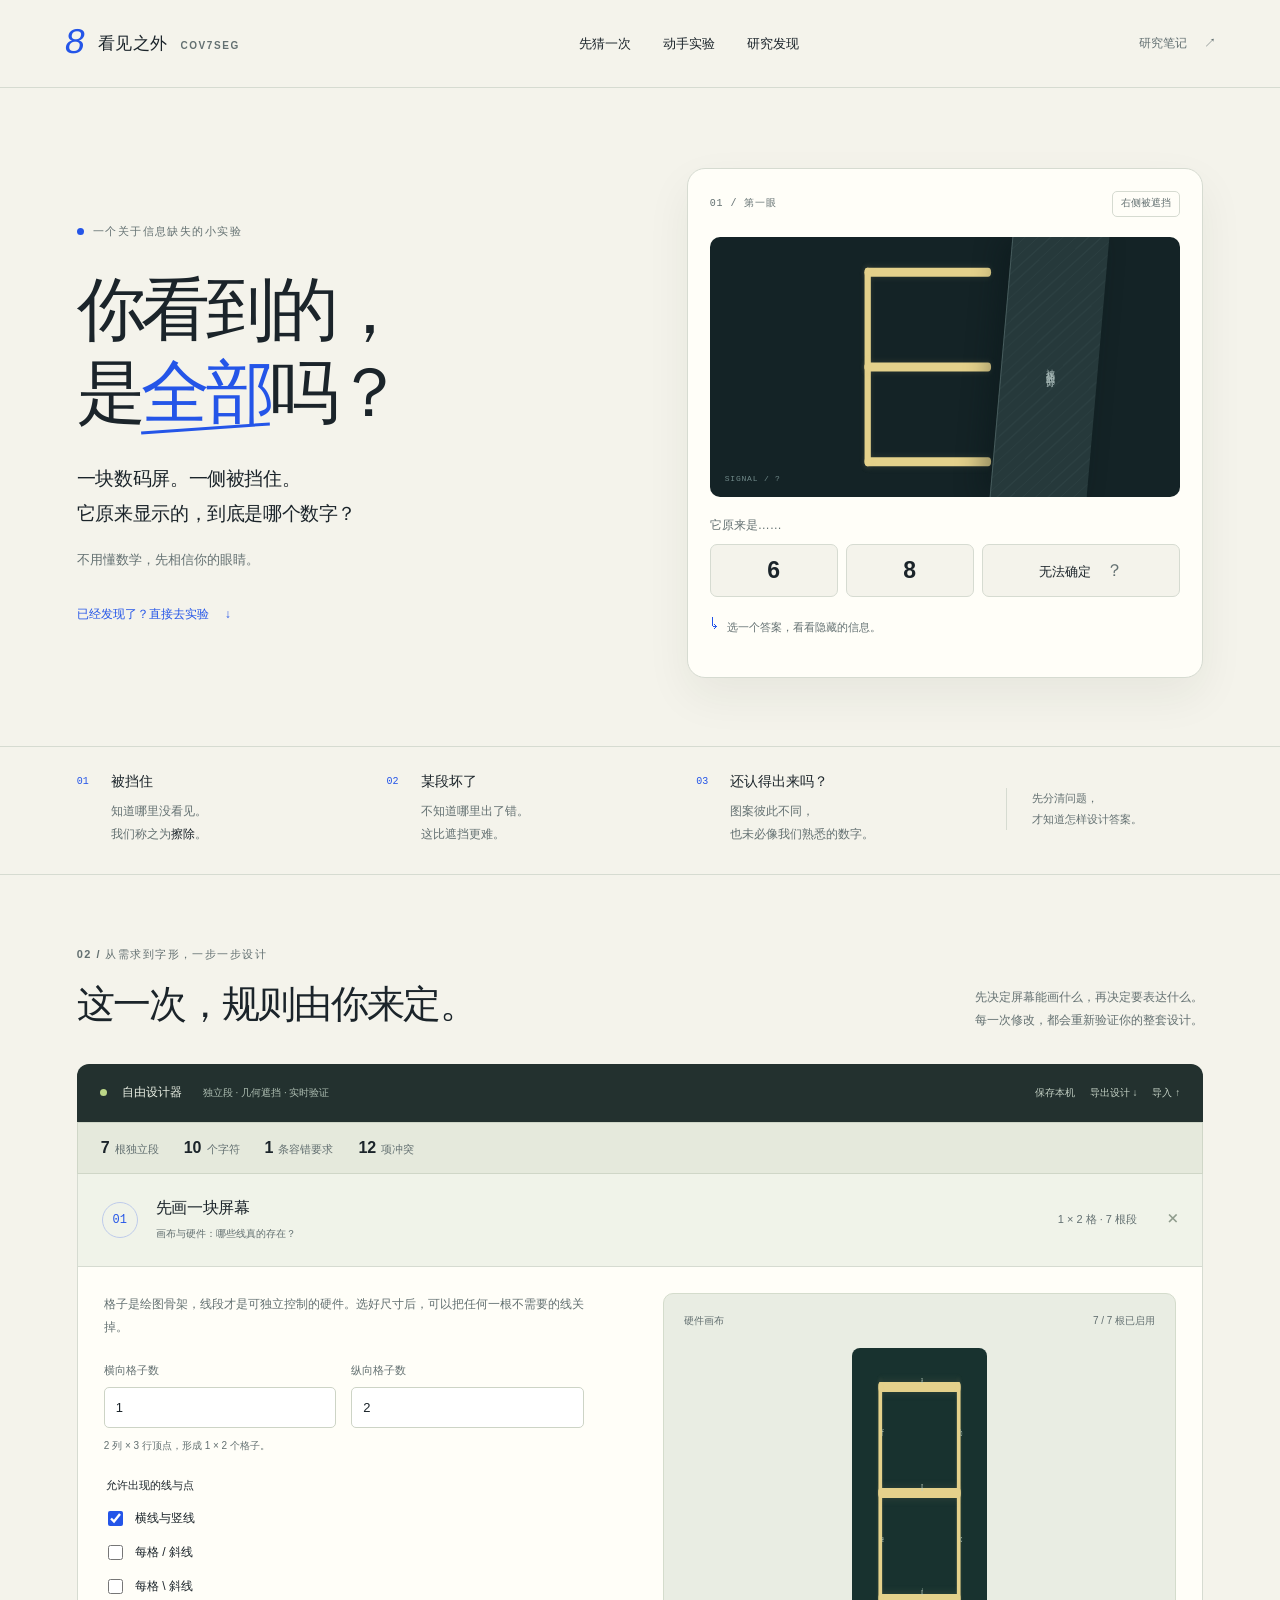
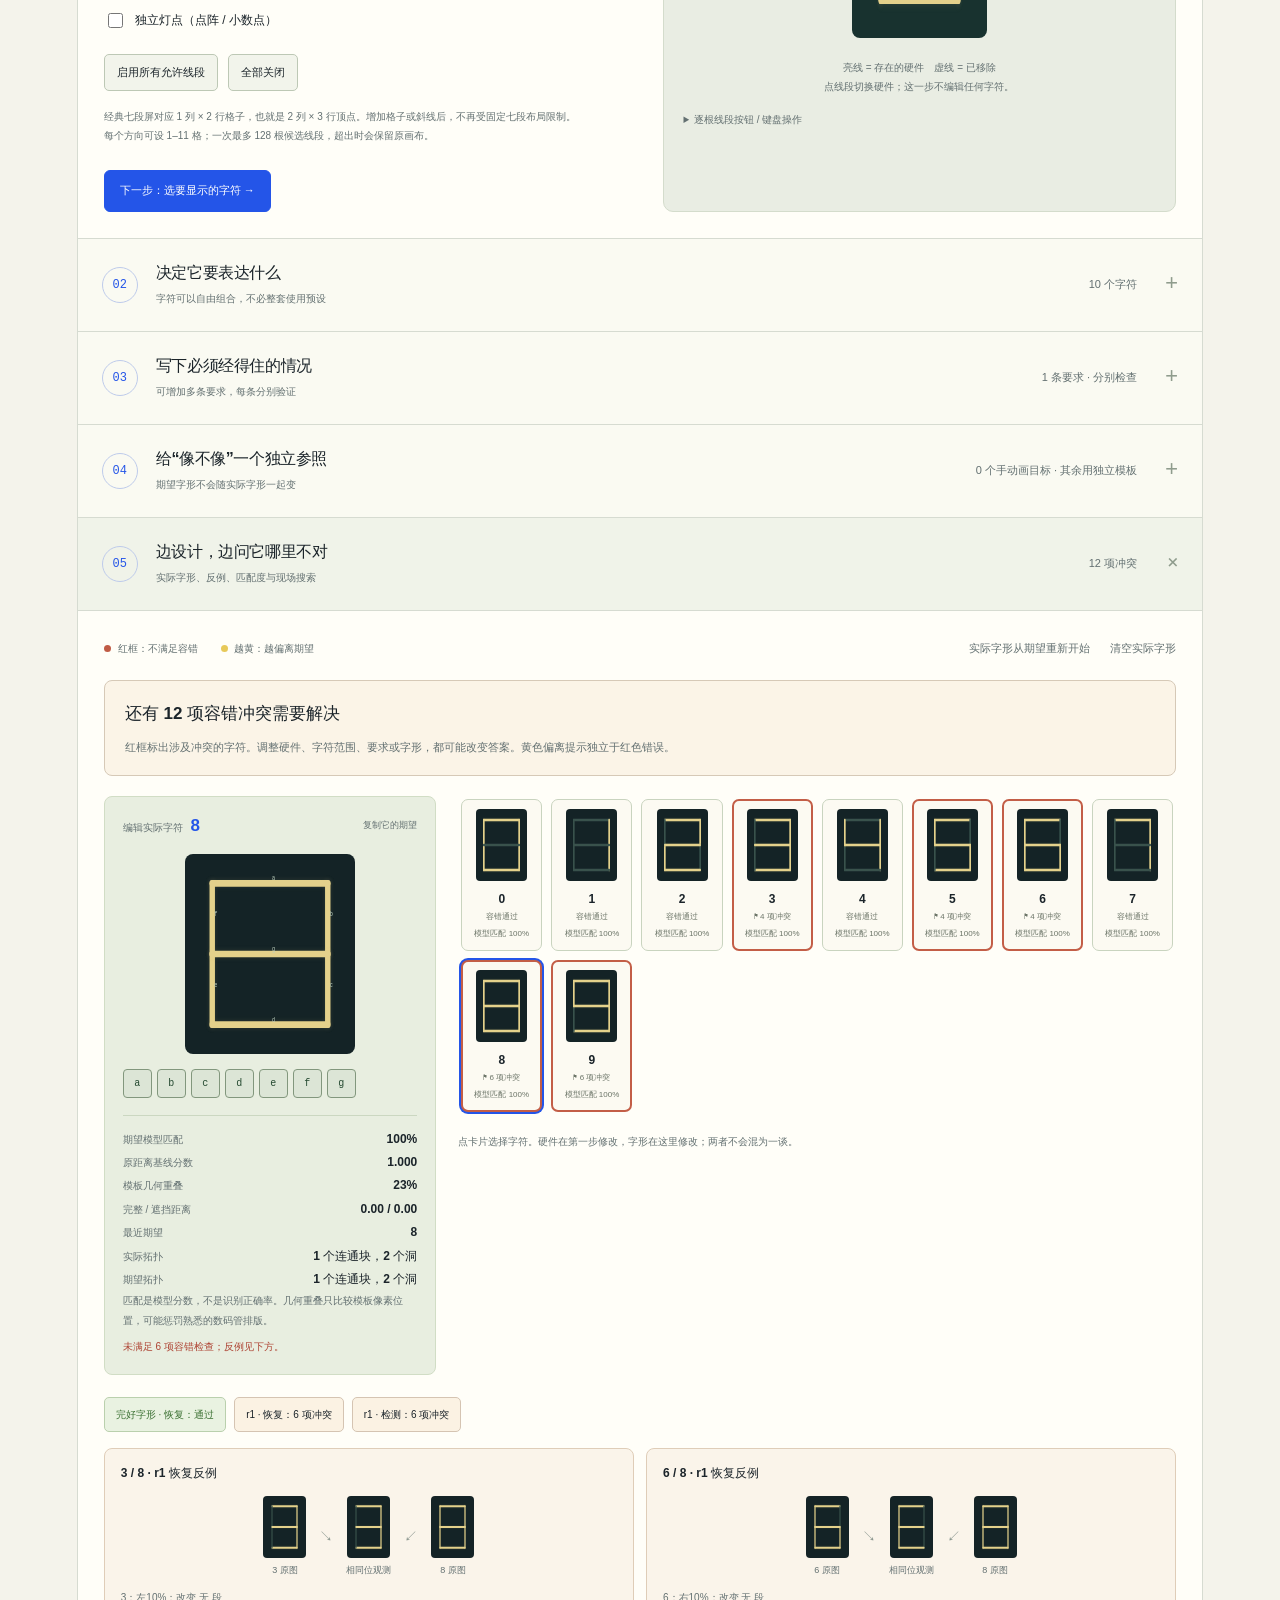
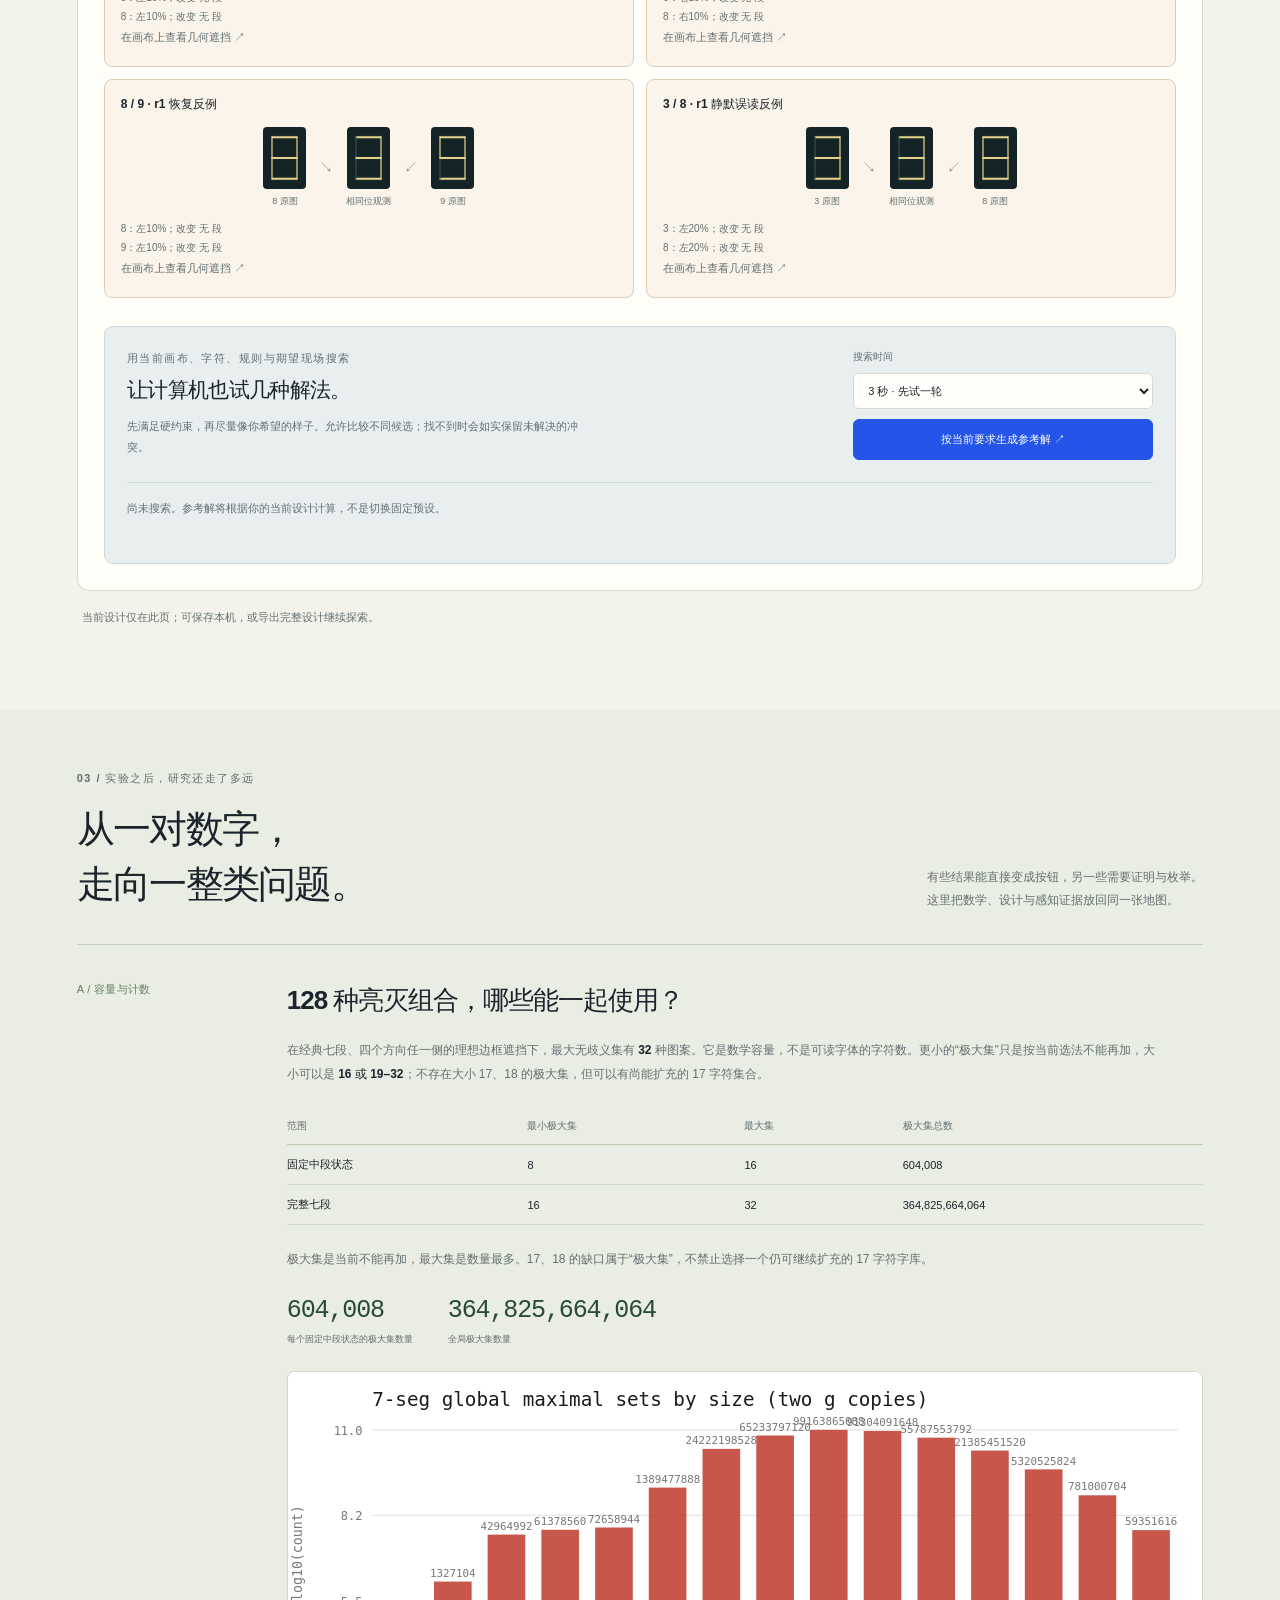
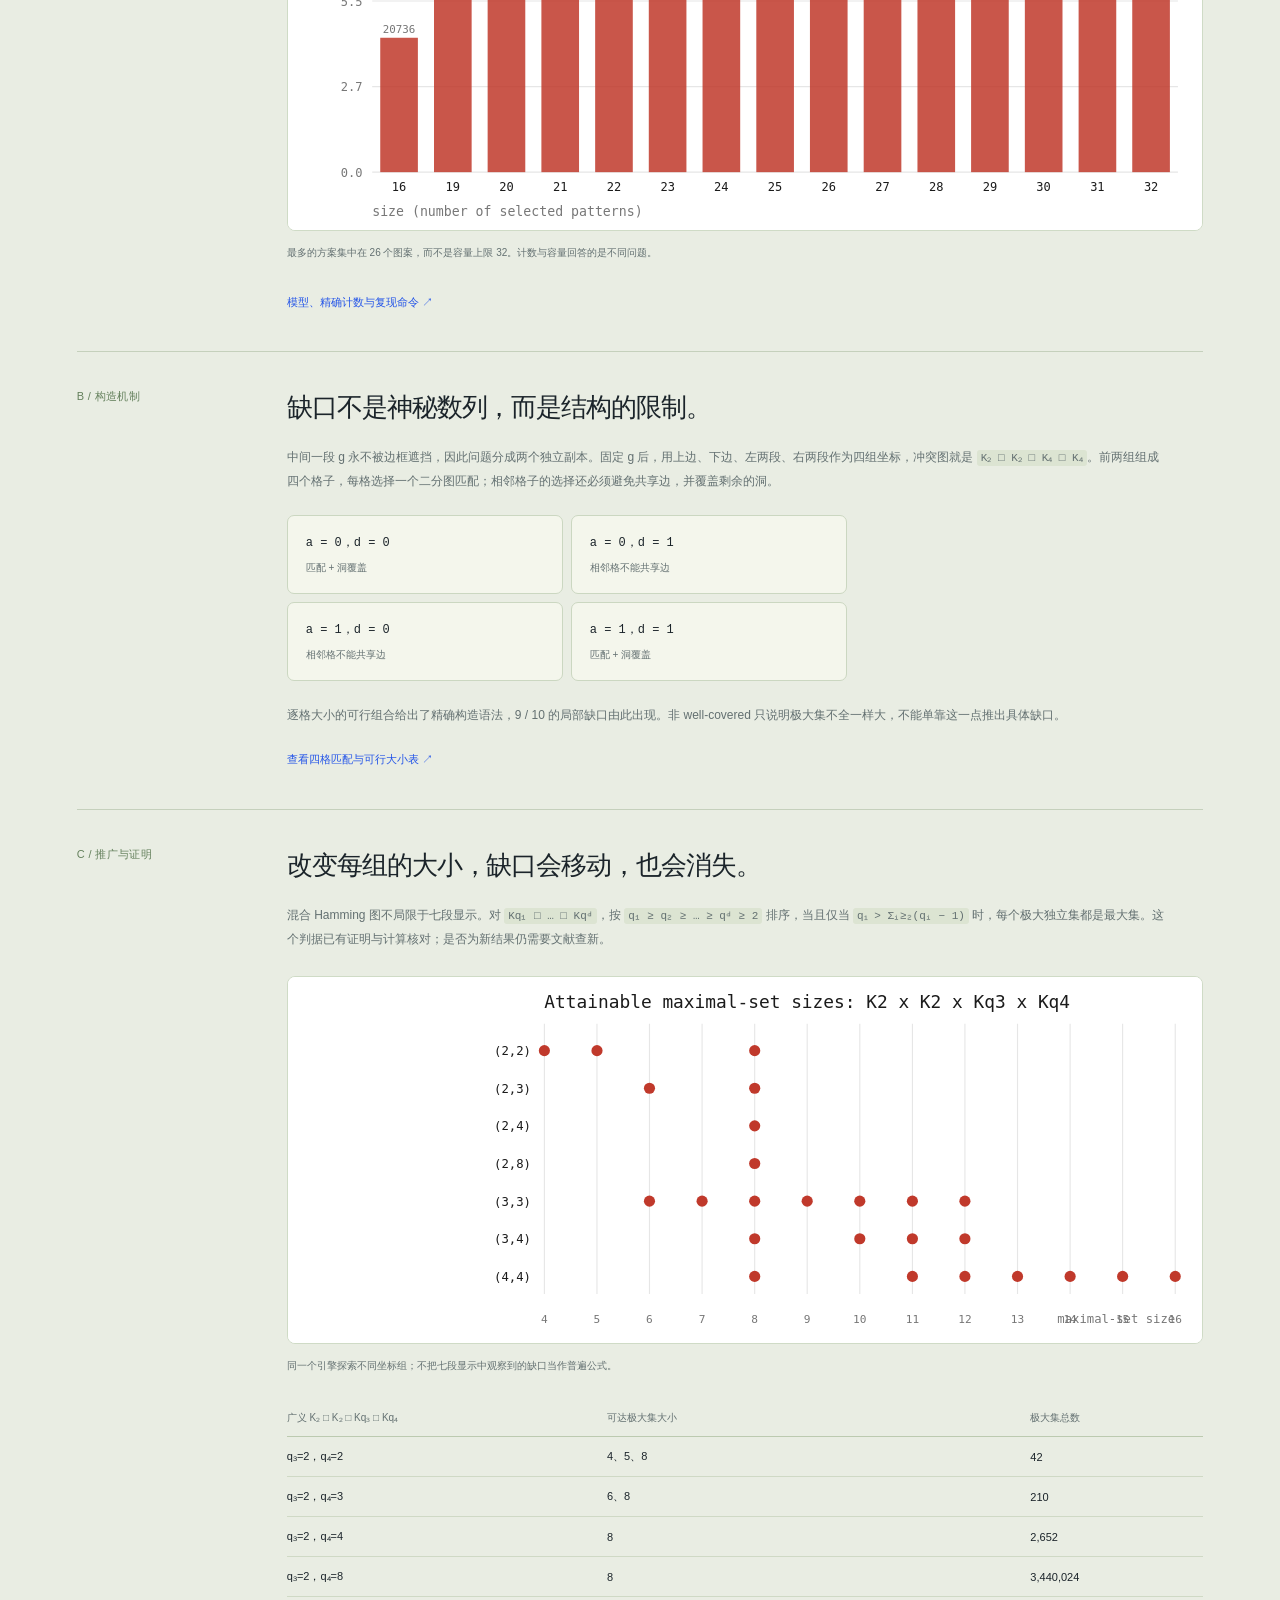
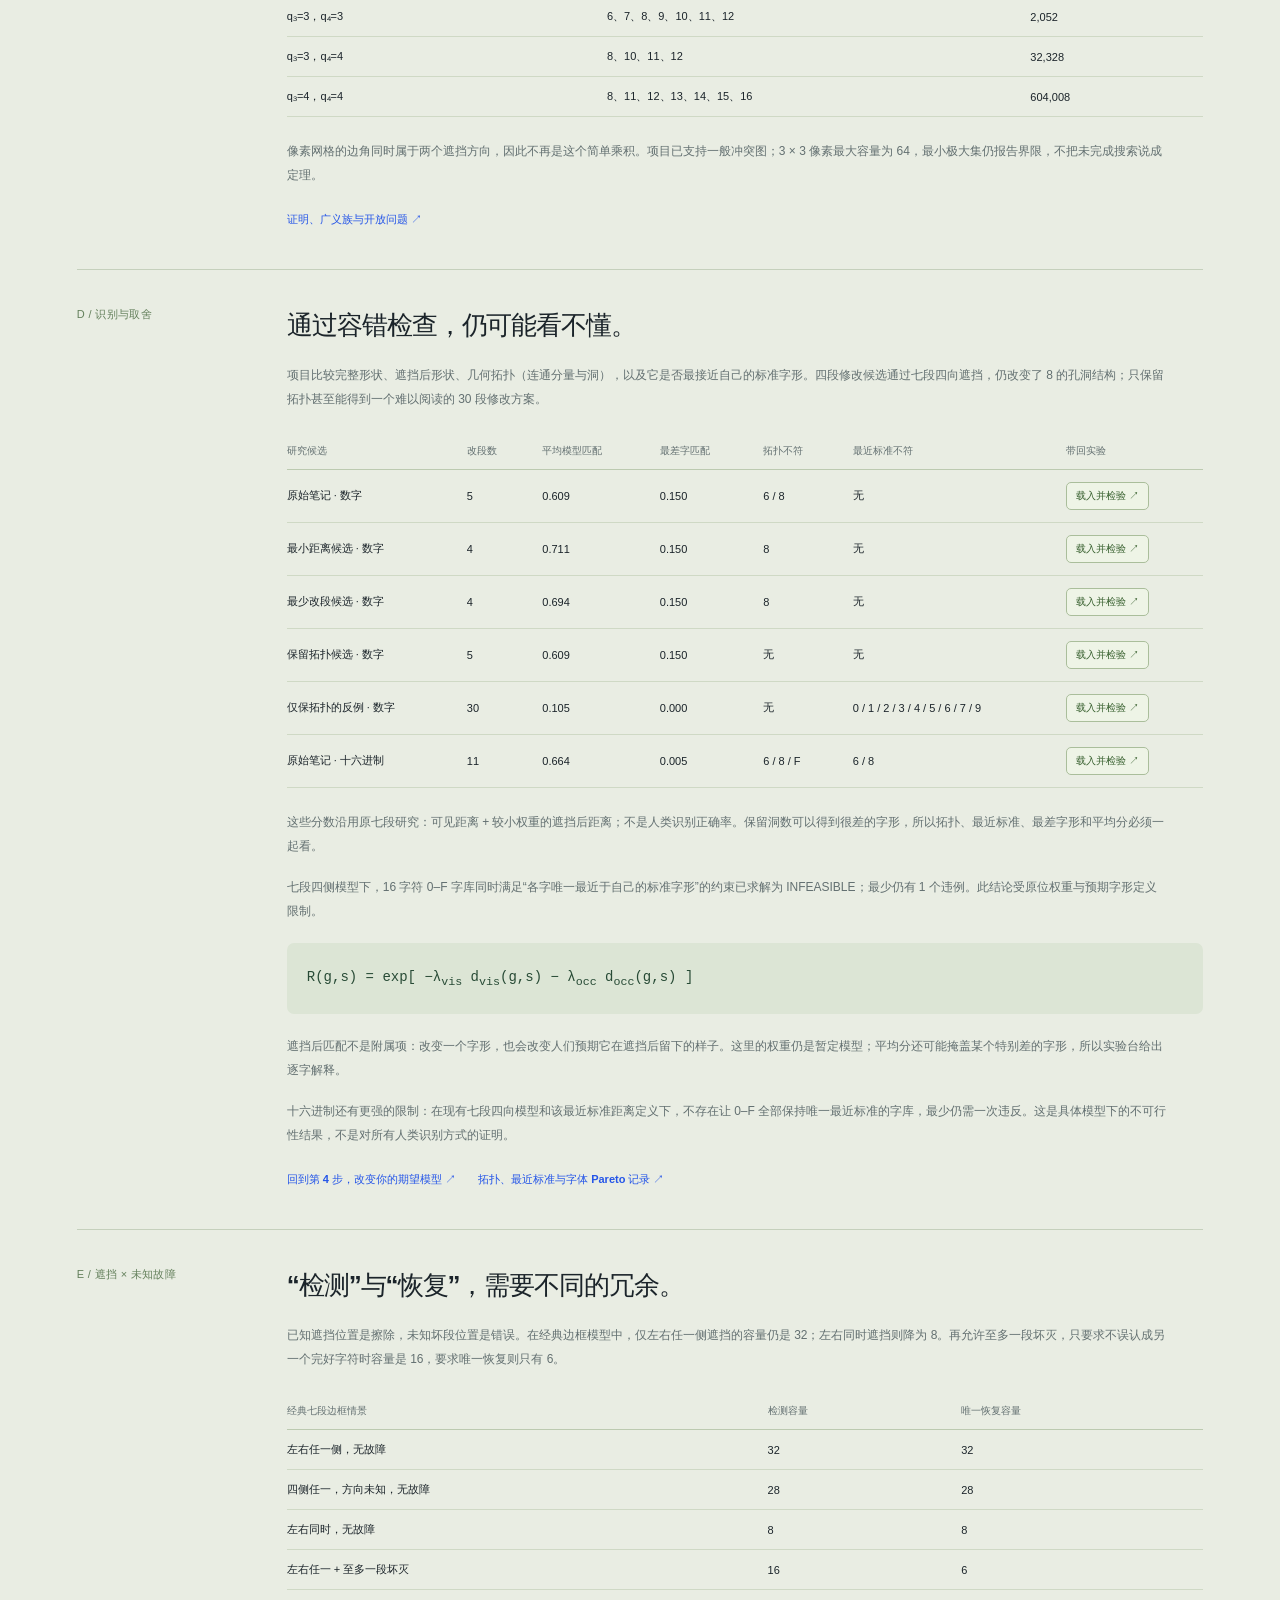
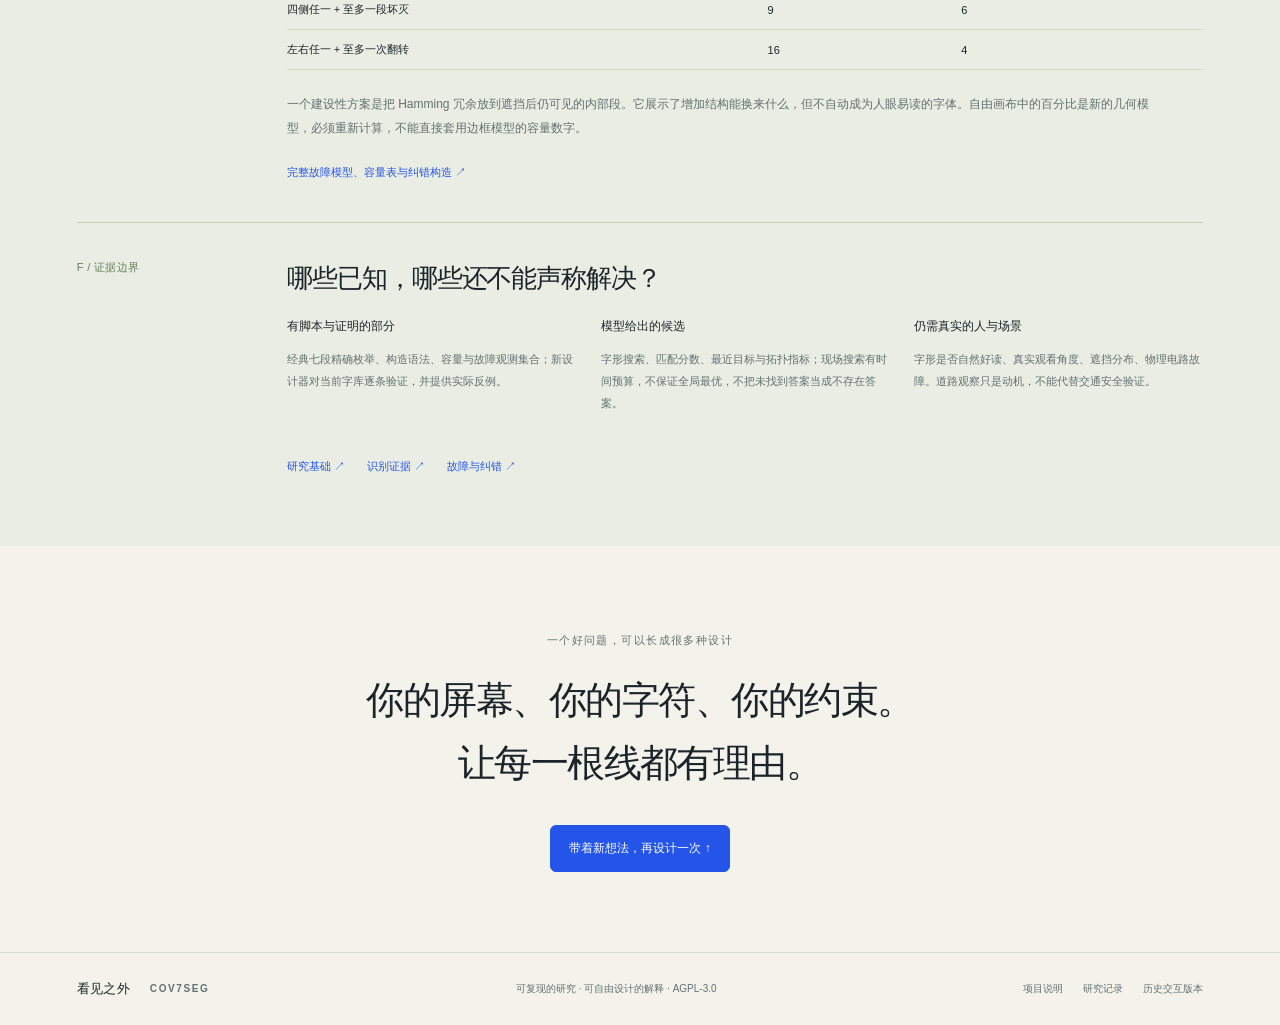
==== commit 49677205: "Ship configurable display designer and standalone Pages release" ====
--- a/index.html
+++ b/index.html
@@ -1,272 +1,90 @@
 <!doctype html>
-<html lang="en">
+<html lang="zh-CN">
 <head>
-<meta charset="utf-8">
-<meta name="viewport" content="width=device-width, initial-scale=1">
-<title>cov7seg lab — one side off</title>
-<style>
-  :root{
-    --bg:#0c0c0f; --panel:#141418; --panel2:#191920; --line:#2a2a32;
-    --ink:#f2f2f5; --muted:#9a9aa5; --accent:#ff5a4d; --amber:#ffb020;
-    --green:#4ade80; --red:#f43f5e; --blue:#60a5fa;
-  }
-  *{box-sizing:border-box}
-  body{
-    margin:0; background:radial-gradient(1200px 600px at 20% -10%, #1a1214 0, var(--bg) 55%);
-    color:var(--ink); font-family:ui-monospace,SFMono-Regular,Menlo,Consolas,monospace;
-    font-size:14px; line-height:1.5;
-  }
-  header{display:flex; align-items:center; gap:18px; padding:22px clamp(16px,4vw,48px) 10px; flex-wrap:wrap}
-  .logo{width:150px; height:50px; display:block}
-  h1{font-size:20px; margin:0; letter-spacing:.5px}
-  .sub{margin:2px 0 0; color:var(--muted); font-size:12px}
-  .tabs{display:flex; gap:6px; flex-wrap:wrap; margin-left:auto}
-  .header-controls{display:flex; gap:8px; align-items:center}
-  .control{display:flex; align-items:center; gap:6px; color:var(--muted); font-size:12px}
-  .control select{max-width:190px}
-  .tabs button, button, select{
-    font:inherit; color:var(--ink); background:var(--panel2); border:1px solid var(--line);
-    border-radius:8px; padding:7px 11px; cursor:pointer;
-  }
-  .tabs button.active, button.active, button:hover, select:hover{border-color:var(--accent); color:#fff}
-  .tabs button.active{background:#2a1414}
-  button.small{padding:5px 8px; font-size:12px}
-  button:disabled{opacity:.45; cursor:default}
-  main{padding:10px clamp(16px,4vw,48px) 60px; max-width:1280px; margin:0 auto}
-  .tab{display:none}
-  .tab.active{display:block}
-  .panel{
-    background:linear-gradient(180deg,var(--panel),#121216); border:1px solid var(--line);
-    border-radius:14px; padding:16px; margin-bottom:16px;
-  }
-  h2{font-size:15px; margin:0 0 12px; color:#fff}
-  h3{font-size:12px; margin:16px 0 8px; color:var(--muted); text-transform:uppercase; letter-spacing:1px}
-  .grid{display:grid; grid-template-columns:minmax(300px,1fr) minmax(320px,1.15fr); gap:16px}
-  .lab-grid{grid-template-columns:minmax(300px,.9fr) minmax(340px,1.3fr)}
-  .grid.two{grid-template-columns:1fr 1fr}
-  @media (max-width:860px){.grid,.grid.two,.lab-grid{grid-template-columns:1fr}}
-  .row{display:flex; gap:8px; align-items:center; flex-wrap:wrap}
-  .summary-panel{display:flex; gap:12px; align-items:center; justify-content:space-between; flex-wrap:wrap}
-  .summary-chips{display:flex; gap:6px; flex-wrap:wrap}
-  .display{display:flex; gap:18px; justify-content:center; align-items:center; min-height:190px}
-  .glyph{width:170px; height:170px; display:block}
-  .glyph.big{width:190px; height:190px}
-  .glyph-bg{fill:#0a0a0c; stroke:#24242b; stroke-width:1}
-  .seg{stroke-width:9; stroke-linecap:round; fill:none; transition:stroke .12s}
-  .seg.on{stroke:var(--accent); filter:drop-shadow(0 0 5px rgba(255,90,77,.55))}
-  .seg.off{stroke:#2c2c34}
-  .seg.hidden{stroke:#4a3a20; opacity:.35}
-  .seg.covered{stroke:#22222a; opacity:.3}
-  .seg.conflict{stroke:var(--red); stroke-width:10; stroke-dasharray:4 3; filter:drop-shadow(0 0 6px rgba(244,63,94,.8))}
-  .seg.clickable{cursor:pointer; pointer-events:stroke}
-  .seg.clickable:hover{stroke-width:12}
-  .hint{color:var(--muted); font-size:12px; margin:8px 0 0}
-  .chip{display:inline-block; padding:2px 8px; border:1px solid var(--line); border-radius:999px; font-size:12px; margin:3px 4px 3px 0; color:var(--muted)}
-  .chip.ok{color:var(--green); border-color:#245c39}
-  .chip.warn{color:var(--red); border-color:#6b1d2a}
-  .chip.hint{color:var(--muted)}
-  .chip.accent{color:#ffd1cb; border-color:#7a2a24}
-  .scorecard{display:grid; gap:4px; margin-top:10px}
-  .kv{display:flex; justify-content:space-between; gap:12px; border-bottom:1px solid #202027; padding:4px 0; font-size:12px}
-  .kv span:first-child{color:var(--muted)}
-  .kv .bad{color:var(--red)}
-  .accent{color:var(--accent)}
-  .gallery{display:grid; grid-template-columns:repeat(auto-fill,minmax(104px,1fr)); gap:8px}
-  .digit-card{
-    text-align:left; padding:6px; border-radius:10px; border:1px solid var(--line);
-    background:#101014; cursor:pointer; position:relative; font:inherit; color:var(--ink);
-  }
-  .digit-card:hover{border-color:#5a2a24}
-  .digit-card.selected{border-color:var(--accent); box-shadow:0 0 0 1px var(--accent) inset}
-  .digit-card-head{display:flex; align-items:center; justify-content:space-between; gap:4px}
-  .digit-card-label{font-size:15px; color:#fff}
-  .digit-card .mini .glyph{width:86px; height:86px; margin:2px auto}
-  .digit-meta{font-size:10px; color:var(--muted); margin-top:2px}
-  .badges{display:flex; gap:3px; flex-wrap:wrap}
-  .badge{display:inline-block; padding:0 4px; border-radius:4px; font-size:9px; line-height:15px; border:1px solid var(--line); color:var(--muted)}
-  .badge.red{color:#ffd7dd; background:#54121d; border-color:#7a1d2c}
-  .badge.amber{color:#ffe1a8; background:#3a2a10; border-color:#6b4a10}
-  .conflict-list{display:grid; gap:5px}
-  .conflict-line{
-    text-align:left; font-size:12px; background:#18181d; border:1px solid var(--line);
-    border-radius:8px; padding:6px 9px; cursor:pointer; color:var(--ink);
-  }
-  .conflict-line:hover{border-color:var(--red)}
-  details.panel summary{cursor:pointer; color:var(--muted); font-size:12px}
-  details.panel[open] summary{color:#fff; margin-bottom:10px}
-  #lab-matrix{overflow:auto}
-  .matrix{border-collapse:collapse; margin-top:6px}
-  .matrix th{font-size:10px; color:var(--muted); font-weight:400; padding:2px 4px}
-  .matrix td{width:24px; height:24px; text-align:center; border:1px solid #22222a; font-size:9px; color:var(--muted)}
-  .matrix td.diag{color:#33333c}
-  .matrix td.conflict{background:#54121d; color:#ffd7dd; cursor:pointer; border-color:#7a1d2c}
-  .matrix td.conflict:hover{background:#7a1d2c}
-  .cd-stage{position:relative; min-height:300px; display:flex; align-items:center; justify-content:center; margin:8px 0}
-  .cd-digit{display:flex; justify-content:center}
-  #cd-display{gap:26px}
-  .leaf{
-    position:absolute; z-index:5; border-radius:55% 12% 55% 12%;
-    background:radial-gradient(circle at 30% 30%, #7bd88f, #2b6b3a 60%, #173a20);
-    border:1px solid #9be6a8; box-shadow:0 8px 22px rgba(0,0,0,.55);
-    cursor:grab; touch-action:none; transition:width .12s, height .12s;
-  }
-  .leaf.dragging{cursor:grabbing}
-  .leaf::after{content:""; position:absolute; inset:10% 42% 10% 42%; background:#0d2a15; opacity:.5; border-radius:50%}
-  .choices{display:flex; gap:8px; flex-wrap:wrap; margin-top:12px}
-  .choice{min-width:44px; font-size:16px; padding:10px 12px}
-  .feedback{margin-top:10px; min-height:28px}
-  #quiz-stats{overflow:auto}
-  .stats-table{border-collapse:collapse; margin-top:10px; font-size:12px}
-  .stats-table th,.stats-table td{border:1px solid #24242b; padding:3px 10px; text-align:right}
-  .stats-table th{color:var(--muted); font-weight:400}
-  .stats-table td:first-child,.stats-table th:first-child{text-align:left}
-  .matrix-lite td{min-width:18px; font-size:10px; text-align:center}
-  .matrix-lite td.diag{color:var(--green); background:#112318}
-  .readings{min-height:30px; margin-top:8px}
-  .math-table{border-collapse:collapse; margin:10px 0; font-size:12px; width:100%}
-  .math-table th,.math-table td{border:1px solid #24242b; padding:4px 10px; text-align:left}
-  .math-table th{color:var(--muted); font-weight:400; width:34%}
-  .plots{display:flex; gap:16px; flex-wrap:wrap; margin-top:12px}
-  .plots figure{flex:1 1 320px; margin:0}
-  .plots img{width:100%; background:#fff; border-radius:10px; border:1px solid var(--line)}
-  .plots figcaption{color:var(--muted); font-size:11px; margin-top:6px}
-  footer{color:var(--muted); font-size:11px; padding:0 clamp(16px,4vw,48px) 30px; max-width:1280px; margin:0 auto}
-  a{color:var(--blue)}
-</style>
+  <meta charset="utf-8"><meta name="viewport" content="width=device-width, initial-scale=1">
+  <meta name="description" content="亲手探索数码管的遮挡、坏段与纠错。猜一次、改一笔，再用精确验证发现字形背后的信息。">
+  <meta name="theme-color" content="#f4f3eb"><title>看见之外 · cov7seg 交互研究室</title>
+  <link rel="stylesheet" href="lab/experience.css">
+  <link rel="stylesheet" href="lab/designer-ui.css">
 </head>
 <body>
-<header>
-  <img class="logo" src="assets/logo.svg" alt="cov7seg">
-  <div>
-    <h1 data-i18n="header.title">cov7seg lab</h1>
-    <p class="sub" data-i18n="header.sub">one side off — what can you still read?</p>
-  </div>
-  <nav class="tabs">
-    <button data-tab="lab" class="active" data-i18n="nav.lab">Lab</button>
-    <button data-tab="countdown" data-i18n="nav.countdown">Countdown</button>
-    <button data-tab="quiz" data-i18n="nav.quiz">Quiz</button>
-    <button data-tab="math" data-i18n="nav.math">Math</button>
-  </nav>
-  <div class="header-controls">
-    <label class="control"><span data-i18n="global.font">Font</span><select id="global-font"></select></label>
-    <button id="lang-switch" class="small">中文</button>
-  </div>
-</header>
-
-<main>
-  <!-- ------------------------------------------------------------ LAB -->
-  <section id="tab-lab" class="tab active">
-    <div class="panel summary-panel">
-      <div id="lab-summary" class="summary-chips"></div>
-      <button id="lab-reset-font" class="small" data-i18n="lab.resetFont">Reset font</button>
-    </div>
-    <div class="grid lab-grid">
-      <div class="panel">
-        <h2><span data-i18n="lab.editor">Edit glyph</span> <span id="lab-selected-label" class="accent">0</span></h2>
-        <div id="lab-display" class="display"></div>
-        <div id="lab-covers" class="row" style="margin-top:8px"></div>
-        <div id="lab-readings" class="readings"></div>
-        <div id="lab-glyph-score" class="scorecard"></div>
-        <button id="lab-reset-digit" class="small" data-i18n="lab.resetDigit">Reset digit</button>
-        <p class="hint" data-i18n="lab.hint">Click a segment to toggle it. Edits are saved to the selected digit immediately.</p>
+  <a class="skip" href="#main">跳到内容</a>
+  <header class="site-header">
+    <a href="#" class="brand" aria-label="看见之外，首页"><span class="brand-icon" aria-hidden="true">8</span><span>看见之外 <small>COV7SEG</small></span></a>
+    <nav aria-label="主要导航"><a href="#first-look">先猜一次</a><a href="#workshop">动手实验</a><a href="#findings">研究发现</a></nav>
+    <a class="header-link" href="docs/CHANNELS.md">研究笔记 <span aria-hidden="true">↗</span></a>
+  </header>
+  <main id="main">
+    <section class="hero section-shell" id="first-look" aria-labelledby="hero-title">
+      <div class="hero-copy"><p class="eyebrow"><span class="live-dot"></span> 一个关于信息缺失的小实验</p>
+        <h1 id="hero-title">你看到的，<br>是<span class="outline-word">全部</span>吗？</h1>
+        <p class="lead">一块数码屏。一侧被挡住。<br>它原来显示的，到底是哪个数字？</p>
+        <p class="hero-invite">不用懂数学，先相信你的眼睛。</p>
+        <a class="quiet-link" href="#workshop">已经发现了？直接去实验 <span aria-hidden="true">↓</span></a>
       </div>
-      <div class="panel">
-        <h2 data-i18n="lab.gallery">All digits</h2>
-        <div id="lab-gallery" class="gallery"></div>
+      <div class="first-experiment">
+        <div class="experiment-top"><span>01 / 第一眼</span><span class="stage-label">右侧被遮挡</span></div>
+        <div class="hero-screen"><div id="intro-glyph" class="intro-glyph"></div><div class="occluder" aria-hidden="true"><span>被挡住的部分</span></div><span class="screen-mark">SIGNAL / ?</span></div>
+        <div class="guess-panel"><p>它原来是……</p><div class="guess-choices" role="group" aria-label="猜测原数字"><button data-guess="6">6</button><button data-guess="8">8</button><button data-guess="unknown">无法确定 <span>？</span></button></div></div>
+        <div id="intro-feedback" class="intro-feedback" aria-live="polite"><span class="mini-arrow">↳</span> 选一个答案，看看隐藏的信息。</div>
+        <button id="intro-reveal" class="text-button" hidden>移开遮挡，看看原因 <span aria-hidden="true">↗</span></button>
       </div>
-    </div>
-    <div class="panel">
-      <h2 data-i18n="lab.conflicts">Conflicts</h2>
-      <div id="lab-conflicts" class="conflict-list"></div>
-      <p class="hint" data-i18n="lab.conflictHint">Click a line to select that glyph and cover.</p>
-    </div>
-    <details class="panel">
-      <summary data-i18n="lab.matrixSummary">Conflict matrix (optional)</summary>
-      <div id="lab-matrix"></div>
-    </details>
-  </section>
-
-  <!-- ------------------------------------------------------ COUNTDOWN -->
-  <section id="tab-countdown" class="tab">
-    <div class="panel">
-      <div class="row">
-        <button id="cd-start" data-i18n="cd.start">Start</button>
-        <button id="cd-reset" data-i18n="cd.reset">Reset</button>
-        <span id="cd-font-name" class="chip"></span>
+      <div id="intro-explanation" class="intro-explanation" hidden>
+        <div class="reveal-pair"><figure><div id="reveal-six"></div><figcaption>原来是 6</figcaption></figure><span>或</span><figure><div id="reveal-eight"></div><figcaption>原来是 8</figcaption></figure><span class="reveal-arrow">→</span><figure><div id="reveal-same"></div><figcaption>右侧被遮后，一模一样</figcaption></figure></div>
+        <div><p class="eyebrow">问题出在信息，而不是你的眼睛</p><h2>两个答案，都说得通。</h2><p>标准的 6 和 8 只差右上方的一段。遮住右边，这个区别就消失了。再聪明的解码器，也不能凭空找回已经丢失的信息。</p><a class="button primary" href="#workshop" id="intro-to-challenge">能不能改一笔，让它们不同？ <span aria-hidden="true">↓</span></a></div>
       </div>
-      <div id="cd-stage" class="cd-stage">
-        <div id="cd-display" class="display" style="min-height:0"></div>
-        <div id="cd-leaf" class="leaf" data-i18n-title="cd.leafTitle" title="Drag me to a side"></div>
-      </div>
-      <div id="cd-cover-label" class="hint"></div>
-      <div class="grid two" style="margin-top:12px">
-        <div class="panel" style="margin:0">
-          <h3 data-i18n="cd.tens">Tens</h3>
-          <div id="cd-tens" class="readings"></div>
-        </div>
-        <div class="panel" style="margin:0">
-          <h3 data-i18n="cd.ones">Ones</h3>
-          <div id="cd-ones" class="readings"></div>
-        </div>
-      </div>
-      <p class="hint" data-i18n="cd.hint">Drag the leaf to a side. The covered side is hidden on both digits; the lists show every digit that could still be read.</p>
-    </div>
-  </section>
-
-  <!-- ------------------------------------------------------------ QUIZ -->
-  <section id="tab-quiz" class="tab">
-    <div class="panel">
-      <div class="row">
-        <button id="quiz-export" class="small" data-i18n="quiz.export">Export JSON</button>
-        <button id="quiz-reset" class="small" data-i18n="quiz.clear">Clear data</button>
-        <span id="quiz-cover" class="chip"></span>
-      </div>
-      <div id="quiz-display" class="display"></div>
-      <div id="quiz-choices" class="choices"></div>
-      <div id="quiz-feedback" class="feedback"></div>
-      <div id="quiz-stats"></div>
-      <p class="hint" data-i18n="quiz.hint">Answer; the next glyph appears automatically. Responses are stored in localStorage; export the JSON to fit the weights.</p>
-    </div>
-  </section>
-
-  <!-- ------------------------------------------------------------ MATH -->
-  <section id="tab-math" class="tab">
-    <div class="panel">
-      <h2 data-i18n="math.title">What the foundation found</h2>
-      <p data-i18n-html="math.intro">Seven-segment display, four possible one-side covers: top removes <code>a</code>, bottom removes <code>d</code>, left removes <code>e,f</code>, right removes <code>b,c</code>; the middle <code>g</code> is never covered.</p>
-      <table class="math-table">
-        <tr><th data-i18n="math.max">maximum unambiguous set</th><td>32</td></tr>
-        <tr><th data-i18n="math.min">minimum maximal set</th><td>16</td></tr>
-        <tr><th data-i18n="math.sizes">attainable maximal sizes</th><td data-i18n="math.sizesVal">16, 19–32 (17 and 18 do not exist)</td></tr>
-        <tr><th data-i18n="math.counts">maximal sets per g / globally</th><td>604,008 / 364,825,664,064</td></tr>
-        <tr><th data-i18n="math.capacity">character capacity</th><td data-i18n="math.capacityVal">32 (decimal and hex fit; 36-letter alphanumeric and Base64 do not)</td></tr>
-        <tr><th data-i18n="math.construction">construction</th><td data-i18n="math.constructionVal">4 cells × a matching of K₄,₄, plus cross-cell disjointness and hole-covering</td></tr>
-        <tr><th data-i18n="math.wellcovered">well-covered criterion</th><td>K_{q1} □ … □ K_{qd} is well-covered iff q1 &gt; Σ<sub>i≥2</sub>(q_i − 1)</td></tr>
-      </table>
-      <p data-i18n-html="math.para">The per-<code>g</code> graph is <code>K₂ □ K₂ □ K₄ □ K₄</code>; the global graph is two disjoint copies because <code>g</code> is never covered. The 9/10 gap is not a periodic sequence: it is the set of feasible cell-size patterns.</p>
-      <p data-i18n-html="math.recog">Recognisability uses a geometry-based <code>(components, holes)</code> signature and a nearest-standard / segment-fault check. The source note’s hex font fails the nearest check for 6 and 8; no 16-glyph 0–F nearest-preserving font exists. The optimised decimal candidate changes 1, 3, 5, 8 (4 flips) and is the “Optimised 0–9” preset in the Lab.</p>
-      <div class="plots">
-        <figure>
-          <img src="foundation/plots/sevenseg_global_counts.svg" alt="global counts by size">
-          <figcaption data-i18n="math.fig1">Global maximal-set counts by size: peak at 26, not at the maximum 32.</figcaption>
-        </figure>
-        <figure>
-          <img src="foundation/plots/family_existence.svg" alt="family existence">
-          <figcaption data-i18n="math.fig2">Attainable maximal sizes for K₂ □ K₂ □ K_q □ K_q: the gap moves and can disappear.</figcaption>
-        </figure>
-      </div>
-      <p class="hint" data-i18n-html="math.notes">Full notes: <a href="docs/FOUNDATION.md">docs/FOUNDATION.md</a> · <a href="docs/RECOGNITION.md">docs/RECOGNITION.md</a> · <a href="docs/0_ROADMAP.md">roadmap</a>.</p>
-    </div>
-  </section>
-</main>
-
-<footer>
-  <span data-i18n="footer">cov7seg · M3 lab · built from the M1/M2 exact results. Everything is static; no server, no build.</span>
-</footer>
-
-<script src="lab/i18n.js"></script>
-<script src="lab/data.js"></script>
-<script src="lab/core.js"></script>
-<script src="lab/ui.js"></script>
-</body>
-</html>
+    </section>
+    <section class="concept-strip section-shell" aria-label="三种不同的问题">
+      <div><span class="concept-number">01</span><h2>被挡住</h2><p>知道哪里没看见。<br>我们称之为<strong>擦除</strong>。</p></div>
+      <div><span class="concept-number">02</span><h2>某段坏了</h2><p>不知道哪里出了错。<br>这比遮挡更难。</p></div>
+      <div><span class="concept-number">03</span><h2>还认得出来吗？</h2><p>图案彼此不同，<br>也未必像我们熟悉的数字。</p></div>
+      <p class="strip-note">先分清问题，<br>才知道怎样设计答案。</p>
+    </section>
+    <section class="designer-section section-shell" id="workshop" aria-labelledby="designer-title">
+      <div class="section-heading"><div><p class="eyebrow">02 / 从需求到字形，一步一步设计</p><h2 id="designer-title">这一次，规则由你来定。</h2></div><p>先决定屏幕能画什么，再决定要表达什么。<br>每一次修改，都会重新验证你的整套设计。</p></div>
+      <div class="designer-toolbar"><div><span class="live-dot"></span> 自由设计器 <small>独立段 · 几何遮挡 · 实时验证</small></div><div><button id="d-save" class="text-button">保存本机</button><button id="d-export" class="text-button">导出设计 ↓</button><button id="d-import" class="text-button">导入 ↑</button><button id="d-restore" class="text-button" hidden>恢复保存</button><input id="d-file" type="file" accept=".json,application/json" hidden></div></div>
+      <div class="design-overview" id="d-overview" aria-live="polite"></div>
+      <div class="designer-flow">
+        <details class="designer-step" id="step-layout" open><summary><span class="step-number">01</span><span class="step-heading"><strong>先画一块屏幕</strong><small>画布与硬件：哪些线真的存在？</small></span><span id="layout-summary" class="step-summary"></span><span class="step-expand">+</span></summary>
+          <div class="step-body hardware-layout"><div class="step-settings"><p class="step-explain">格子是绘图骨架，线段才是可独立控制的硬件。选好尺寸后，可以把任何一根不需要的线关掉。</p>
+            <div class="field-pair"><label>横向格子数<input id="d-cols" type="number" min="1" max="11" step="1" value="1"></label><label>纵向格子数<input id="d-rows" type="number" min="1" max="11" step="1" value="2"></label></div><p id="grid-meaning" class="fine-print"></p>
+            <fieldset class="line-choices"><legend>允许出现的线与点</legend><label><input id="d-orthogonal" type="checkbox" checked> 横线与竖线</label><label><input id="d-forward" type="checkbox"> 每格 / 斜线</label><label><input id="d-back" type="checkbox"> 每格 \ 斜线</label><label><input id="d-points" type="checkbox"> 独立灯点（点阵 / 小数点）</label></fieldset>
+            <div class="hardware-actions"><button id="d-enable-all" class="small-button">启用所有允许线段</button><button id="d-disable-all" class="small-button">全部关闭</button></div><p class="fine-print">经典七段屏对应 1 列 × 2 行格子，也就是 2 列 × 3 行顶点。增加格子或斜线后，不再受固定七段布局限制。每个方向可设 1–11 格；一次最多 128 根候选线段，超出时会保留原画布。</p>
+            <button class="button primary next-step" data-next="step-characters">下一步：选要显示的字符 →</button></div><div class="hardware-canvas-wrap"><div class="canvas-label"><span>硬件画布</span><span id="hardware-count"></span></div><div id="hardware-canvas" class="hardware-canvas"></div><p class="canvas-caption">亮线 = 存在的硬件　虚线 = 已移除<br>点线段切换硬件；这一步不编辑任何字符。</p><details class="segment-fallback"><summary>逐根线段按钮 / 键盘操作</summary><div id="hardware-segments" class="segment-controls"></div></details></div></div>
+        </details>
+        <details class="designer-step" id="step-characters"><summary><span class="step-number">02</span><span class="step-heading"><strong>决定它要表达什么</strong><small>字符可以自由组合，不必整套使用预设</small></span><span id="characters-summary" class="step-summary"></span><span class="step-expand">+</span></summary>
+          <div class="step-body"><p class="step-explain">预设只是把字符加入备选池。点选单个字符，决定这一版字库究竟需要哪些；也可以加入自己的符号。</p><div class="charset-presets" role="group" aria-label="添加字符预设"><button data-add-charset="digits">+ 数字 0–9</button><button data-add-charset="scientific">+ − E .</button><button data-add-charset="hex">+ 十六进制</button><button data-add-charset="upper">+ 大写字母</button><button data-add-charset="lower">+ 小写字母</button><button data-add-charset="base64">+ Base64</button></div>
+            <div class="custom-characters"><label>加入自定义字符<input id="d-custom-chars" placeholder="例如：℃ % Ω，或 0 1 2 A B"></label><button id="d-add-chars" class="small-button">加入备选池</button><label class="inline-check"><input id="d-case-insensitive" type="checkbox"> 不区分英文字母大小写（a / A 合并）</label></div><div class="character-tools"><span>本版包含：</span><button id="d-select-all" class="text-button">全选</button><button id="d-select-none" class="text-button">全不选</button></div><div id="character-pool" class="character-pool" role="group" aria-label="逐个选择需要的字符"></div><p id="character-message" class="fine-print"></p><button class="button primary next-step" data-next="step-rules">下一步：定义容错要求 →</button>
+          </div>
+        </details>
+        <details class="designer-step" id="step-rules"><summary><span class="step-number">03</span><span class="step-heading"><strong>写下必须经得住的情况</strong><small>可增加多条要求，每条分别验证</small></span><span id="rules-summary" class="step-summary"></span><span class="step-expand">+</span></summary>
+          <div class="step-body"><p class="step-explain">“能恢复”比“不会静默误读”更严格。你可以要求浅遮挡时唯一恢复，遮得更深时至少能发现异常；四个方向的深度可以各不相同。</p><div class="rules-explainer"><span><strong>恢复阈值</strong>：在这个深度以内，知道原字符是谁。</span><span><strong>检测阈值</strong>：在这个深度以内，不悄悄变成别的完好字符。</span></div><div id="rule-list" class="rule-list"></div><button id="d-add-rule" class="small-button">+ 再加一条容错要求</button>
+            <details class="model-boundaries"><summary>百分比、未知坏段和“检测”的具体含义</summary><p>线宽按 0 处理，绘图留白不计入比例。0% 不遮挡；只要大于 0，最外侧边就不可见；50% 时恰在中线上的段也不可见，遮挡包含前沿边界。百分比表示从所选边缘向内伸入的画布宽度 / 高度，不表示事件发生概率。几何上真实裁切线段；只有整段完全不可见时才擦除其信息位，残留任意非零长度仍按可分辨处理。可在反例中查看几何残留。故障预算是“至多 N 个独立发光段”，可填 0 到当前启用的段数，包括零故障，位置未知；未建模真实公共引脚及电路级联。故障在本来不亮或已被遮住的段上可能不可察觉，所以“检测”只保证不误读成另一个完好字符。</p><p>所有启用规则都必须满足。一次验证检查段位模型中的临界观测，而非随机取样；超出计算预算会显示“未完成”，不会当作通过。</p></details><button class="button primary next-step" data-next="step-expectation">下一步：定义希望它长什么样 →</button>
+          </div>
+        </details>
+        <details class="designer-step" id="step-expectation"><summary><span class="step-number">04</span><span class="step-heading"><strong>给“像不像”一个独立参照</strong><small>期望字形不会随实际字形一起变</small></span><span id="expectation-summary" class="step-summary"></span><span class="step-expand">+</span></summary>
+          <div class="step-body"><p class="step-explain">没有碰撞的图案，可能已经不像数字。我们用独立字形模板生成期望形状；你也可以单独编辑目标，再让实际字形尽量接近它。</p>
+            <div class="expectation-grid"><div><div class="field-pair"><label>查看字符<select id="target-character"></select></label><label>期望来源<select id="target-source"><option value="independent">独立字形模板</option><option value="custom">我单独画的目标</option></select></label></div><div class="target-canvas-row"><div id="target-canvas" class="target-canvas"></div><div><p class="fine-print">点目标画布里的线段，只改变这个字符的期望。实际字形保持不变。</p><button id="d-reset-target" class="text-button">恢复独立模板目标</button><button id="d-target-from-current" class="text-button">明确设为当前实际字形的目标</button></div></div><div id="target-segments" class="segment-controls"></div></div><div class="model-weights"><label>完整字形距离 λ<sub>vis</sub><input id="d-lambda-visible" type="range" min="0" max="3" step="0.1" value="1"><output id="lambda-visible-value">1.0</output></label><label>遮挡后期望距离 λ<sub>occ</sub><input id="d-lambda-occluded" type="range" min="0" max="3" step="0.1" value="0.3"><output id="lambda-occluded-value">0.3</output></label><label>拓扑差异权重<input id="d-topology-weight" type="range" min="0" max="2" step="0.1" value="0.2"><output id="topology-weight-value">0.2</output></label><label>最近期望字形约束权重<input id="d-nearest-weight" type="range" min="0" max="2" step="0.1" value="0.2"><output id="nearest-weight-value">0.2</output></label><details class="segment-weight-details"><summary>每根线段的重要程度</summary><div id="segment-weights" class="segment-weight-grid"></div></details></div></div><p class="fine-print">这些权重是设计模型，不是测量出的人类正确率。黄色表示偏离期望，不等于用户一定认错；最接近哪个目标、连通分量与洞的变化都会在最后一步分开解释。</p><button class="button primary next-step" data-next="step-result">下一步：检查并生成参考解 →</button>
+          </div>
+        </details>
+        <details class="designer-step" id="step-result" open><summary><span class="step-number">05</span><span class="step-heading"><strong>边设计，边问它哪里不对</strong><small>实际字形、反例、匹配度与现场搜索</small></span><span id="result-summary" class="step-summary"></span><span class="step-expand">+</span></summary>
+          <div class="step-body result-body"><div class="result-toolbar"><div><span class="legend-dot red"></span> 红框：不满足容错　<span class="legend-dot yellow"></span> 越黄：越偏离期望</div><div><button id="d-start-from-targets" class="text-button">实际字形从期望重新开始</button><button id="d-reset-actual" class="text-button">清空实际字形</button></div></div><div id="d-verdict" class="designer-verdict" aria-live="polite"></div><div class="actual-editor-layout"><div class="actual-workbench"><div class="canvas-label"><span>编辑实际字符 <strong id="actual-label">8</strong></span><button id="d-copy-target" class="text-button">复制它的期望</button></div><div id="actual-canvas" class="actual-canvas"></div><div id="actual-segments" class="segment-controls"></div><div id="glyph-detail" class="glyph-detail"></div></div><div class="actual-gallery-wrap"><div id="actual-gallery" class="actual-gallery" role="group" aria-label="每个字符的验证状态"></div><p class="fine-print">点卡片选择字符。硬件在第一步修改，字形在这里修改；两者不会混为一谈。</p></div></div><div id="rule-results" class="rule-results"></div><div id="designer-witnesses" class="designer-witnesses"></div>
+            <div class="search-workbench"><div><p class="eyebrow">用当前画布、字符、规则与期望现场搜索</p><h3>让计算机也试几种解法。</h3><p>先满足硬约束，再尽量像你希望的样子。允许比较不同候选；找不到时会如实保留未解决的冲突。</p></div><div class="search-controls"><label>搜索时间<select id="d-search-budget"><option value="3000">3 秒 · 先试一轮</option><option value="10000">10 秒 · 多试一些</option><option value="30000">30 秒 · 继续探索</option></select></label><button id="d-search" class="button primary">按当前要求生成参考解 ↗</button><button id="d-cancel-search" class="small-button" hidden>停止搜索</button></div><p id="search-progress" role="status">尚未搜索。参考解将根据你的当前设计计算，不是切换固定预设。</p><div id="search-candidates" class="search-candidates"></div></div>
+          </div>
+        </details>
+      </div><p id="designer-status" class="designer-status" role="status">当前设计仅在此页；可保存本机，或导出完整设计继续探索。</p>
+    </section>
+    <section class="research-library section-shell" id="findings" aria-labelledby="research-title"><div class="section-heading"><div><p class="eyebrow">03 / 实验之后，研究还走了多远</p><h2 id="research-title">从一对数字，<br>走向一整类问题。</h2></div><p>有些结果能直接变成按钮，另一些需要证明与枚举。<br>这里把数学、设计与感知证据放回同一张地图。</p></div><div id="research-library">
+      <article class="research-chapter"><div class="chapter-number">A / 容量与计数</div><div><h3>128 种亮灭组合，哪些能一起使用？</h3><p>在经典七段、四个方向任一侧的理想边框遮挡下，最大无歧义集有 <strong>32</strong> 种图案。它是数学容量，不是可读字体的字符数。更小的“极大集”只是按当前选法不能再加，大小可以是 <strong>16 或 19–32</strong>；不存在大小 17、18 的极大集，但可以有尚能扩充的 17 字符集合。</p><div id="archive-counts"></div><div class="research-stat-row"><div><strong>604,008</strong><span>每个固定中段状态的极大集数量</span></div><div><strong>364,825,664,064</strong><span>全局极大集数量</span></div></div><figure class="research-figure"><img src="foundation/plots/sevenseg_global_counts.svg" alt="七段显示全局极大集按大小的精确计数分布，峰值在26"><figcaption>最多的方案集中在 26 个图案，而不是容量上限 32。计数与容量回答的是不同问题。</figcaption></figure><a href="docs/FOUNDATION.md" class="quiet-link">模型、精确计数与复现命令 ↗</a></div></article>
+      <article class="research-chapter"><div class="chapter-number">B / 构造机制</div><div><h3>缺口不是神秘数列，而是结构的限制。</h3><p>中间一段 g 永不被边框遮挡，因此问题分成两个独立副本。固定 g 后，用上边、下边、左两段、右两段作为四组坐标，冲突图就是 <code>K₂ □ K₂ □ K₄ □ K₄</code>。前两组组成四个格子，每格选择一个二分图匹配；相邻格子的选择还必须避免共享边，并覆盖剩余的洞。</p><div class="construction-grid"><div><strong>a = 0，d = 0</strong><span>匹配 + 洞覆盖</span></div><div><strong>a = 0，d = 1</strong><span>相邻格不能共享边</span></div><div><strong>a = 1，d = 0</strong><span>相邻格不能共享边</span></div><div><strong>a = 1，d = 1</strong><span>匹配 + 洞覆盖</span></div></div><p>逐格大小的可行组合给出了精确构造语法，9 / 10 的局部缺口由此出现。非 well-covered 只说明极大集不全一样大，不能单靠这一点推出具体缺口。</p><a href="docs/FOUNDATION.md" class="quiet-link">查看四格匹配与可行大小表 ↗</a></div></article>
+      <article class="research-chapter"><div class="chapter-number">C / 推广与证明</div><div><h3>改变每组的大小，缺口会移动，也会消失。</h3><p>混合 Hamming 图不局限于七段显示。对 <code>Kq₁ □ … □ Kqᵈ</code>，按 <code>q₁ ≥ q₂ ≥ … ≥ qᵈ ≥ 2</code> 排序，当且仅当 <code>q₁ &gt; Σᵢ≥₂(qᵢ − 1)</code> 时，每个极大独立集都是最大集。这个判据已有证明与计算核对；是否为新结果仍需要文献查新。</p><figure class="research-figure"><img src="foundation/plots/family_existence.svg" alt="推广混合Hamming族的可达极大集大小，显示缺口移动或消失"><figcaption>同一个引擎探索不同坐标组；不把七段显示中观察到的缺口当作普遍公式。</figcaption></figure><div id="archive-families"></div><p>像素网格的边角同时属于两个遮挡方向，因此不再是这个简单乘积。项目已支持一般冲突图；3 × 3 像素最大容量为 64，最小极大集仍报告界限，不把未完成搜索说成定理。</p><a href="docs/FOUNDATION.md" class="quiet-link">证明、广义族与开放问题 ↗</a></div></article>
+      <article class="research-chapter"><div class="chapter-number">D / 识别与取舍</div><div><h3>通过容错检查，仍可能看不懂。</h3><p>项目比较完整形状、遮挡后形状、几何拓扑（连通分量与洞），以及它是否最接近自己的标准字形。四段修改候选通过七段四向遮挡，仍改变了 8 的孔洞结构；只保留拓扑甚至能得到一个难以阅读的 30 段修改方案。</p><div id="archive-fonts"></div><div class="recognition-formula">R(g,s) = exp[ −λ<sub>vis</sub> d<sub>vis</sub>(g,s) − λ<sub>occ</sub> d<sub>occ</sub>(g,s) ]</div><p>遮挡后匹配不是附属项：改变一个字形，也会改变人们预期它在遮挡后留下的样子。这里的权重仍是暂定模型；平均分还可能掩盖某个特别差的字形，所以实验台给出逐字解释。</p><p>十六进制还有更强的限制：在现有七段四向模型和该最近标准距离定义下，不存在让 0–F 全部保持唯一最近标准的字库，最少仍需一次违反。这是具体模型下的不可行性结果，不是对所有人类识别方式的证明。</p><button id="study-expectations" class="quiet-link">回到第 4 步，改变你的期望模型 ↗</button><a href="docs/RECOGNITION.md" class="quiet-link">拓扑、最近标准与字体 Pareto 记录 ↗</a></div></article>
+      <article class="research-chapter"><div class="chapter-number">E / 遮挡 × 未知故障</div><div><h3>“检测”与“恢复”，需要不同的冗余。</h3><p>已知遮挡位置是擦除，未知坏段位置是错误。在经典边框模型中，仅左右任一侧遮挡的容量仍是 32；左右同时遮挡则降为 8。再允许至多一段坏灭，只要求不误认成另一个完好字符时容量是 16，要求唯一恢复则只有 6。</p><div id="archive-channel-table"></div><p>一个建设性方案是把 Hamming 冗余放到遮挡后仍可见的内部段。它展示了增加结构能换来什么，但不自动成为人眼易读的字体。自由画布中的百分比是新的几何模型，必须重新计算，不能直接套用边框模型的容量数字。</p><a href="docs/CHANNELS.md" class="quiet-link">完整故障模型、容量表与纠错构造 ↗</a></div></article>
+      <article class="research-chapter"><div class="chapter-number">F / 证据边界</div><div><h3>哪些已知，哪些还不能声称解决？</h3><div class="research-evidence-grid"><div><h4>有脚本与证明的部分</h4><p>经典七段精确枚举、构造语法、容量与故障观测集合；新设计器对当前字库逐条验证，并提供实际反例。</p></div><div><h4>模型给出的候选</h4><p>字形搜索、匹配分数、最近目标与拓扑指标；现场搜索有时间预算，不保证全局最优，不把未找到答案当成不存在答案。</p></div><div><h4>仍需真实的人与场景</h4><p>字形是否自然好读、真实观看角度、遮挡分布、物理电路故障。道路观察只是动机，不能代替交通安全验证。</p></div></div><a href="docs/FOUNDATION.md" class="quiet-link">研究基础 ↗</a><a href="docs/RECOGNITION.md" class="quiet-link">识别证据 ↗</a><a href="docs/CHANNELS.md" class="quiet-link">故障与纠错 ↗</a></div></article>
+    </div></section>
+    <section class="closing section-shell"><p class="eyebrow">一个好问题，可以长成很多种设计</p><h2>你的屏幕、你的字符、你的约束。<br>让每一根线都有理由。</h2><a class="button primary" href="#workshop">带着新想法，再设计一次 ↑</a></section>
+  </main>
+  <footer class="site-footer section-shell"><div class="brand">看见之外 <small>COV7SEG</small></div><p>可复现的研究 · 可自由设计的解释 · AGPL-3.0</p><div><a href="README.md">项目说明</a><a href="docs/CHANNELS.md">研究记录</a><a href="workshop-v1.html">历史交互版本</a></div></footer>
+  <noscript><p class="noscript">设计器需要 JavaScript。研究结果仍可在本页与项目笔记中阅读。</p></noscript>
+<script src="lab/data.js"></script><script src="lab/core.js"></script><script src="lab/expectations.js"></script><script src="lab/designer-core.js"></script><script src="lab/designer-ui.js"></script><script src="lab/archive-data.js"></script><script src="lab/archive-ui.js"></script>
+</body></html>
--- a/lab/experience.css
+++ b/lab/experience.css
@@ -0,0 +1,11 @@
+@charset "UTF-8";
+:root{--paper:#f4f3eb;--ink:#1b242a;--muted:#637071;--line:#d6dbd1;--blue:#2455e8;--light-blue:#e8edfd;--orange:#f17049;--screen:#142326;--white:#fffef8;--green:#237452;--red:#ae4434;--radius:18px;font-family:Inter,"Segoe UI","Microsoft YaHei",sans-serif;color:var(--ink);background:var(--paper);font-synthesis:none}*{box-sizing:border-box}html{scroll-behavior:smooth;scroll-padding-top:100px}body{margin:0}button,input,select{font:inherit}button,a,select{touch-action:manipulation}a{color:inherit;text-decoration:none}button{cursor:pointer}button:disabled{cursor:wait;opacity:.6}button:focus-visible,a:focus-visible,select:focus-visible,summary:focus-visible,[role=button]:focus-visible{outline:3px solid var(--blue);outline-offset:5px}button{color:inherit}svg{display:block}h1,h2,h3,p,figure{margin:0}[hidden]{display:none!important}.section-shell{max-width:1400px;margin:0 auto;padding-left:6%;padding-right:6%}.site-header{height:88px;display:flex;align-items:center;justify-content:space-between;gap:24px;margin:0 auto;padding:0 5%;border-bottom:1px solid var(--line);background:rgba(244,243,235,.95);position:sticky;top:0;z-index:20;backdrop-filter:blur(16px)}.brand{display:flex;align-items:center;gap:12px;font-size:17px;font-weight:800;letter-spacing:.02em;white-space:nowrap}.brand small{font-size:10px;letter-spacing:.16em;color:var(--muted);display:inline-block;margin-left:8px;font-weight:600}.brand-icon{font:36px/1 monospace;color:var(--blue);transform:skew(-10deg)}.site-header nav{display:flex;gap:32px;font-size:13px;font-weight:600}.site-header nav a{padding:12px 0}.site-header nav a:hover{color:var(--blue)}.header-link{font-size:12px;color:var(--muted)}.header-link span{margin-left:14px}.hero{padding-top:80px;padding-bottom:68px;display:grid;grid-template-columns:1.05fr 1fr;gap:6%;align-items:center}.eyebrow{font-size:11px;font-weight:700;letter-spacing:.13em;line-height:1.7;color:var(--muted);text-transform:uppercase;display:flex;gap:9px;align-items:center}.live-dot{width:7px;height:7px;border-radius:50%;background:var(--blue);display:inline-block;flex-shrink:0}.hero h1{font-size:clamp(48px,5.4vw,76px);letter-spacing:-.065em;line-height:1.2;margin:27px 0}.outline-word{color:var(--blue);position:relative}.outline-word:after{content:"";position:absolute;left:0;bottom:1px;width:100%;border-bottom:3px solid var(--blue);transform:rotate(-4deg)}.lead{font-size:19px;line-height:1.85;letter-spacing:-.02em}.hero-invite{font-size:13px;color:var(--muted);margin:20px 0 35px}.quiet-link{font-size:12px;line-height:1.6;color:var(--blue);font-weight:650;display:inline-flex;gap:16px;align-items:center;border:0;padding:0;background:transparent;text-align:left}.quiet-link:hover{text-decoration:underline;text-underline-offset:4px}.first-experiment{background:var(--white);border:1px solid var(--line);border-radius:var(--radius);padding:22px;box-shadow:0 18px 45px #192e2310;position:relative}.experiment-top{display:flex;align-items:center;justify-content:space-between;color:var(--muted);font:10px/1.4 Consolas,monospace;letter-spacing:.09em;margin-bottom:20px}.stage-label{border:1px solid var(--line);padding:5px 8px;border-radius:5px;font-family:inherit;letter-spacing:0}.hero-screen{height:260px;background:var(--screen);border-radius:10px;display:flex;align-items:center;justify-content:center;position:relative;overflow:hidden;background-image:radial-gradient(#35505480 .7px,transparent .7px);background-size:8px 8px}.intro-glyph{width:155px;height:220px;margin-left:-20px}.signal-glyph{width:100%;height:100%;overflow:visible}.signal-glyph .seg-line{stroke-linecap:round;stroke-linejoin:round;fill:none}.signal-glyph .seg-off{stroke:#314345}.signal-glyph .seg-on{stroke:#ffd17d;filter:drop-shadow(0 0 4px #ffb94530)}.signal-glyph .seg-erased{stroke:transparent!important;filter:none!important}.signal-glyph .seg-edit{cursor:pointer;pointer-events:stroke;transition:stroke .15s}.signal-glyph .seg-edit:hover{stroke:#fff0c7;stroke-width:10}.signal-glyph .seg-hit{stroke:transparent;stroke-width:14;pointer-events:stroke;cursor:pointer;fill:none}.signal-glyph .seg-label{fill:#aec0be;font:5px sans-serif;pointer-events:none}.occluder{position:absolute;width:97px;height:100%;left:calc(50% + 36px);top:0;background:repeating-linear-gradient(135deg,#26393b,#26393b 8px,#2c4042 8px,#2c4042 9px);border-left:1px solid #7e969660;box-shadow:-10px 0 25px #07141666;display:flex;align-items:center;justify-content:center;transform:skew(-5deg)}.occluder span{writing-mode:vertical-rl;font-size:9px;letter-spacing:.2em;color:#a8bab8;transform:skew(5deg)}.screen-mark{position:absolute;left:15px;bottom:14px;font:8px monospace;color:#718a8a;letter-spacing:.1em}.guess-panel>p{font-size:12px;margin:20px 0 10px;color:var(--muted)}.guess-choices{display:grid;grid-template-columns:1fr 1fr 1.55fr;gap:8px}.guess-choices button{min-height:53px;background:var(--paper);border:1px solid var(--line);border-radius:7px;font-size:23px;font-weight:650;transition:.15s}.guess-choices button:last-child{font-size:13px}.guess-choices button:last-child span{font-size:17px;color:var(--muted);margin-left:12px}.guess-choices button:hover,.guess-choices button.chosen{border-color:var(--blue);color:var(--blue);background:var(--light-blue)}.intro-feedback{min-height:43px;margin-top:15px;font-size:11px;line-height:1.8;color:var(--muted)}.mini-arrow{color:var(--blue);font-size:16px;margin-right:6px}.text-button{border:0;background:none;padding:3px 0;font-size:11px;color:var(--muted);text-align:left;line-height:1.6}.text-button:hover{color:var(--blue);text-decoration:underline;text-underline-offset:3px}.intro-explanation{grid-column:1/-1;border-top:1px solid var(--line);padding-top:40px;margin-top:30px;display:grid;grid-template-columns:1.1fr 1fr;gap:8%;align-items:center}.intro-explanation h2{font-size:26px;line-height:1.5;margin:10px 0 12px}.intro-explanation p:not(.eyebrow){font-size:13px;color:var(--muted);line-height:1.9}.intro-explanation .button{margin-top:22px}.reveal-pair{display:flex;align-items:center;justify-content:center;gap:14px}.reveal-pair>span{color:var(--muted);font-size:13px}.reveal-pair figure>div{width:95px;height:126px;background:var(--screen);border-radius:8px;padding:13px}.reveal-pair figcaption{text-align:center;font-size:10px;color:var(--muted);margin-top:12px;max-width:100px;line-height:1.7}.reveal-arrow{font-size:24px!important}.button{display:inline-flex;align-items:center;justify-content:center;gap:25px;border:1px solid var(--blue);border-radius:6px;padding:13px 18px;font-size:12px;line-height:1.6;font-weight:600}.button.primary{background:var(--blue);color:white}.button.primary:hover{background:#1742c4}.concept-strip{display:grid;grid-template-columns:1fr 1fr 1fr .7fr;border-top:1px solid var(--line);border-bottom:1px solid var(--line);padding-top:26px;padding-bottom:28px;gap:28px}.concept-strip>div{position:relative;padding-left:34px}.concept-number{position:absolute;left:0;top:3px;font:10px monospace;color:var(--blue)}.concept-strip h2{font-size:14px;margin-bottom:9px}.concept-strip p{font-size:12px;line-height:1.9;color:var(--muted)}.concept-strip strong{font-weight:500;color:var(--ink)}.strip-note{border-left:1px solid var(--line);padding-left:25px;align-self:center;font-size:11px!important}.workshop{padding-top:85px;padding-bottom:70px}.section-heading{display:flex;justify-content:space-between;align-items:flex-end;gap:30px;margin-bottom:32px}.section-heading h2{font-size:clamp(28px,3vw,40px);letter-spacing:-.045em;line-height:1.45;margin-top:13px}.section-heading>p{color:var(--muted);font-size:12px;line-height:1.9;max-width:320px}.mission-row{display:grid;grid-template-columns:repeat(4,1fr);gap:10px;margin-bottom:22px}.mission{background:transparent;border:1px solid var(--line);border-radius:10px;min-height:116px;padding:16px;text-align:left;display:flex;flex-direction:column;transition:.15s}.mission span{font-size:9px;color:var(--muted);letter-spacing:.06em;margin-bottom:8px}.mission strong{font-size:15px;font-weight:650;letter-spacing:-.025em}.mission small{font-size:9px;color:var(--muted);margin-top:12px;line-height:1.6}.mission:hover{border-color:#879acb}.mission.active{background:var(--light-blue);border-color:#9eb2f0}.mission.active span,.mission.active strong{color:var(--blue)}.lab-shell{background:var(--white);border:1px solid var(--line);border-radius:16px;overflow:hidden}.lab-toolbar{padding:19px 25px;border-bottom:1px solid var(--line);display:flex;align-items:center;justify-content:space-between;gap:15px}.lab-kicker{font:10px Consolas,monospace;letter-spacing:.1em;display:flex;align-items:center;gap:8px}.utility-actions{display:flex;gap:20px;align-items:center}.lab-config{display:grid;grid-template-columns:1.15fr 1fr 1.3fr 1.2fr;gap:18px;padding:24px 25px}.lab-config label{display:flex;flex-direction:column;gap:8px;font-size:10px;font-weight:600;color:var(--muted)}select{min-width:0;width:100%;font-size:12px;border:1px solid var(--line);border-radius:6px;background:#fffefb;padding:10px 28px 10px 10px;color:var(--ink);height:40px}.advanced-config{border-top:1px solid #e6e8df;border-bottom:1px solid var(--line);padding:0 25px}.advanced-config summary{display:flex;justify-content:space-between;align-items:center;cursor:pointer;color:var(--muted);font-size:11px;list-style:none;padding:15px 0}.advanced-config summary::-webkit-details-marker{display:none}.advanced-config summary span{font-size:18px;color:var(--blue)}.advanced-fields{padding:6px 0 17px;grid-template-columns:1.1fr .75fr 1.4fr 1.3fr}.advanced-config>.fine-print{margin-bottom:20px;max-width:900px}.fine-print{font-size:10px!important;color:var(--muted);line-height:1.9!important;font-weight:400}.mission-guidance{background:#eef1e8;border-bottom:1px solid var(--line);padding:16px 25px;color:#435344;font-size:12px;line-height:1.9}.mission-guidance strong{font-weight:650;color:#233d29}.editor-layout{display:grid;grid-template-columns:34% 66%}.glyph-workbench{padding:23px 25px;background:#eef0e9;border-right:1px solid var(--line)}.workbench-heading{display:flex;align-items:center;justify-content:space-between;gap:10px;font-size:11px}.workbench-heading strong{font-size:17px;color:var(--blue);margin-left:6px}.workbench-heading small{font-size:9px;color:var(--muted);margin-left:8px}.editor-glyph{height:220px;width:175px;background:var(--screen);padding:20px 17px;margin:22px auto 13px;border-radius:10px;box-shadow:0 5px 15px #122a2110}.workbench-foot{display:flex;justify-content:space-between;gap:10px;font-size:9px;color:var(--muted);line-height:1.7}.preview-cover{display:flex;gap:10px;align-items:center;justify-content:space-between;margin-top:25px;padding-top:18px;border-top:1px solid var(--line);font-size:9px;color:var(--muted)}.segmented{display:flex;gap:3px;flex-wrap:wrap}.segmented button{padding:5px 7px;border:1px solid var(--line);border-radius:4px;font-size:10px;background:transparent}.segmented button.active{color:var(--blue);background:var(--light-blue);border-color:#9eb2f0}.preview-glyph{width:70px;height:95px;background:var(--screen);padding:10px;margin:18px auto 9px;border-radius:5px}#preview-caption{text-align:center}.font-workbench{padding:23px 25px;min-width:0}.font-gallery{display:grid;grid-template-columns:repeat(auto-fill,minmax(70px,1fr));gap:7px;margin-top:20px;max-height:386px;overflow:auto;padding:3px 3px 6px}.glyph-card{padding:8px 7px;border:1px solid var(--line);border-radius:7px;background:transparent;position:relative;min-width:0}.glyph-card.selected{background:var(--light-blue);border-color:var(--blue);box-shadow:0 0 0 1px var(--blue)}.glyph-card .glyph-thumb{height:70px;max-width:56px;background:var(--screen);padding:7px 5px;border-radius:4px;margin:0 auto 7px}.glyph-card-label{font-size:11px}.glyph-card.conflicting:after{content:"";position:absolute;width:5px;height:5px;right:6px;top:6px;border-radius:50%;background:var(--orange)}.font-workbench>.fine-print{margin-top:13px}.design-summary{border-top:1px solid var(--line);margin-top:18px;padding-top:13px;display:flex;gap:20px;flex-wrap:wrap;font-size:10px;color:var(--muted)}.design-summary strong{font-size:15px;color:var(--ink);margin-right:5px}.verification{border-top:1px solid var(--line);padding:25px}.verification-heading{display:flex;align-items:center;justify-content:space-between;gap:20px}.verification h3{font-size:23px;letter-spacing:-.025em;margin-top:7px;font-weight:650}.verification>p{font-size:12px;line-height:1.9;color:var(--muted);margin-top:12px;max-width:900px}.verdict-badge{font:10px/1.5 Consolas,monospace;padding:7px 10px;border-radius:5px;color:var(--red);background:#fae9e2}.verdict-badge.ok{color:var(--green);background:#e5f2e7}.witness-list{display:grid;grid-template-columns:1fr 1fr;gap:12px;margin-top:20px}.witness-card{border:1px solid #ead8ce;border-radius:9px;padding:15px;background:#fbf7f1}.witness-top{display:flex;align-items:center;justify-content:space-between;gap:10px;margin-bottom:12px;font-size:11px}.witness-top strong{font-weight:650}.witness-top button{font-size:9px;color:var(--blue);background:none;border:0;padding:2px}.witness-flow{display:flex;gap:10px;align-items:center;justify-content:center}.witness-glyph{width:42px;height:59px;background:var(--screen);border-radius:4px;padding:7px}.witness-flow figure{display:flex;flex-direction:column;align-items:center;gap:6px}.witness-flow figcaption{font-size:9px;color:var(--muted)}.witness-flow>span{color:#8d9890;font-size:14px}.witness-explanation{font-size:10px;color:var(--muted);line-height:1.8;margin-top:12px}.witness-observation{border:1px solid var(--orange)}#verification-note{margin-top:13px}.lab-bottom{padding:16px 25px;background:#f0f1e9;border-top:1px solid var(--line);display:flex;justify-content:space-between;align-items:center;gap:20px;font-size:10px;line-height:1.7;color:var(--muted)}.answers{padding-top:45px;padding-bottom:80px}.reference-list{display:grid;grid-template-columns:repeat(3,1fr);gap:15px}.reference-card{border-top:2px solid var(--ink);padding-top:18px}.reference-card .eyebrow{font-size:9px}.reference-card h3{font-size:19px;font-weight:650;margin:10px 0;letter-spacing:-.03em}.reference-preview{display:flex;gap:8px;background:#e9ece3;padding:20px;justify-content:center;border-radius:9px;margin:18px 0}.reference-preview>div{height:75px;width:48px;background:var(--screen);padding:8px 5px;border-radius:4px}.reference-card>p{font-size:11px;color:var(--muted);line-height:1.9;min-height:62px}.reference-meta{margin:14px 0;font-size:10px;color:var(--muted);display:flex;gap:12px;flex-wrap:wrap}.reference-meta .success{color:var(--green)}.reference-meta .failure{color:var(--red)}.answer-footnote{font-size:10px;line-height:1.9;color:var(--muted);margin-top:28px;border-top:1px solid var(--line);padding-top:17px}.findings{background:#e9ece3;padding-top:65px;padding-bottom:65px;max-width:none}.findings>.section-heading,.finding-grid,.research-details{max-width:1232px;margin-left:auto;margin-right:auto}.finding-grid{display:grid;grid-template-columns:1fr 1fr;gap:20px}.finding{padding:28px 30px;background:var(--paper);border-radius:12px;border:1px solid #d6dcd0;position:relative}.finding-tag{font-size:9px;color:var(--muted);letter-spacing:.04em;display:block;margin-bottom:20px}.finding h3{font-size:25px;line-height:1.55;font-weight:650;letter-spacing:-.035em;margin-bottom:14px}.finding>p{font-size:12px;color:var(--muted);line-height:1.95;max-width:480px}.finding .quiet-link{margin-top:22px;font-size:11px}.lead-finding{background:var(--screen);color:#f2f4eb}.lead-finding .finding-tag{color:#a5bcb6}.lead-finding>p{color:#b3c4be}.lead-finding>.fine-print{color:#829b92;margin-top:14px}.big-number{font-size:100px;line-height:1;letter-spacing:-.09em;color:#e8f1c5;font-weight:600;margin-bottom:25px}.big-number span{font-size:11px;letter-spacing:.02em;margin-left:16px;color:#aec4b9;font-weight:400}.lead-finding h3{font-size:23px}.mini-schematic{display:flex;align-items:center;gap:18px;justify-content:center;margin:22px 0;font:20px monospace;color:var(--muted)}.mini-schematic i{font-style:normal;color:#8ea08c;font-size:18px}.mini-schematic span{border:1px solid var(--line);padding:10px 15px;border-radius:5px}.mini-schematic .schematic-noise{background:var(--light-blue);color:var(--blue);border-color:#b6c5f2}.research-details{margin-top:27px;border-top:1px solid #c7cfc0}.research-details summary{cursor:pointer;font-size:12px;list-style:none;padding:21px 0;display:flex;align-items:center;justify-content:space-between}.research-details summary span{font-size:20px;color:var(--muted)}.research-columns{display:grid;grid-template-columns:1fr 1fr;gap:50px;padding:8px 0 15px}.research-columns h3{font-size:15px;margin-bottom:12px}.research-columns p{font-size:12px;color:var(--muted);line-height:2;margin-bottom:15px}.research-columns a{font-size:11px;color:var(--blue)}.closing{text-align:center;padding-top:85px;padding-bottom:80px}.closing .eyebrow{justify-content:center}.closing h2{font-size:clamp(25px,3vw,38px);letter-spacing:-.04em;line-height:1.65;margin:20px 0 30px}.site-footer{border-top:1px solid var(--line);display:flex;align-items:center;justify-content:space-between;gap:20px;padding-top:27px;padding-bottom:27px}.site-footer .brand{font-size:13px}.site-footer p,.site-footer a{font-size:10px;color:var(--muted)}.site-footer>div:last-child{display:flex;gap:20px}.skip{position:fixed;left:15px;top:-100px;z-index:100;background:var(--blue);color:white;padding:15px}.skip:focus{top:15px}.noscript{padding:30px;background:#fff8d7;text-align:center}.noscript a{text-decoration:underline}.error-message{color:var(--red)}
+.signal-glyph .seg-hit{stroke:none;stroke-width:0;fill:transparent;pointer-events:all;cursor:pointer}.signal-glyph .seg-hit:hover{fill:#ffffff18}.signal-glyph .seg-hit:focus-visible{fill:#2455e830;outline:none;stroke:#9eb6ff;stroke-width:.8}.segment-controls{display:flex;gap:5px;flex-wrap:wrap;margin-top:12px}.segment-controls button{min-width:28px;min-height:29px;padding:4px 6px;border:1px solid #b9c4bc;border-radius:4px;font:10px Consolas,monospace;background:transparent;color:var(--muted)}.segment-controls button.on{background:#dce5d6;border-color:#82977d;color:#244930}.segment-controls button:hover{border-color:var(--blue);color:var(--blue)}
+.reference-list[data-count="4"]{grid-template-columns:repeat(4,1fr)}.reference-list[data-count="2"]{grid-template-columns:repeat(2,1fr)}.reference-list[data-count="1"]{grid-template-columns:1fr;max-width:500px}.reference-list[data-count="4"] .reference-preview{padding:16px 10px;gap:6px}.reference-list[data-count="4"] .reference-preview>div{width:40px;height:67px}
+.capacity-study,.coding-breakthrough{max-width:1232px;margin:0 auto 25px}.capacity-study{display:grid;grid-template-columns:.85fr 1.5fr;gap:45px;border-top:1px solid #c7cfc0;border-bottom:1px solid #c7cfc0;padding:30px 0}.capacity-study h3,.coding-breakthrough h3{font-size:25px;line-height:1.55;font-weight:650;letter-spacing:-.035em}.capacity-study>div>p:not(.fine-print),.coding-breakthrough p{font-size:12px;color:var(--muted);line-height:1.95;margin-top:17px}.capacity-table-wrap{min-width:0;overflow-x:auto}.capacity-table{border-collapse:collapse;width:100%;font-size:11px;text-align:left;white-space:nowrap}.capacity-table th{font-size:9px;font-weight:500;color:var(--muted);padding:0 10px 14px;border-bottom:1px solid #c7cfc0}.capacity-table td{padding:13px 10px;border-bottom:1px solid #d2d8ca}.capacity-table td:first-child,.capacity-table th:first-child{padding-left:0}.capacity-table td strong{font:22px Consolas,monospace;letter-spacing:-.04em}.capacity-table button{padding:4px 0;background:none;border:0;font-size:10px;color:var(--blue)}.capacity-table .table-highlight{background:#dce5f2}.capacity-table-wrap>.fine-print{margin-top:15px}.coding-breakthrough{display:flex;align-items:center;justify-content:space-between;gap:40px;background:#dce5d6;padding:27px 30px;border-radius:12px;margin-bottom:25px}.coding-breakthrough>div{max-width:720px}.coding-breakthrough h3{font-size:22px}.coding-breakthrough .finding-tag{margin-bottom:10px}.coding-breakthrough p{margin-top:12px}.coding-breakthrough>.button{flex-shrink:0;max-width:260px;text-align:center}.visually-hidden{position:absolute;width:1px;height:1px;padding:0;margin:-1px;overflow:hidden;clip:rect(0,0,0,0);white-space:nowrap;border:0}.occluder{left:calc(50% + 56px)}
+@media(min-width:1550px){.hero{padding-top:110px;padding-bottom:90px}.hero-screen{height:300px}.intro-glyph{height:245px;width:170px}}
+@media(max-width:1100px){.section-shell{padding-left:5%;padding-right:5%}.site-header{padding-left:5%;padding-right:5%}.hero{gap:5%;padding-top:55px}.hero h1{font-size:55px}.lead{font-size:17px}.hero-screen{height:230px}.lab-config{gap:12px}.editor-layout{grid-template-columns:36% 64%}.font-workbench,.glyph-workbench{padding:20px}.reference-list{gap:25px}.reference-preview{padding:15px;gap:6px}.reference-preview>div{width:40px;height:66px}.workbench-foot{display:block}.workbench-foot span{display:block}.preview-cover{align-items:flex-start;flex-direction:column}.witness-flow{gap:7px}.witness-glyph{width:36px;height:53px}.concept-strip{gap:15px}.strip-note{padding-left:18px}}
+@media(max-width:760px){html{scroll-padding-top:85px}.site-header{height:70px;gap:16px}.brand{font-size:14px;gap:7px}.brand small{display:block;font-size:8px;margin-left:0;margin-top:2px}.brand-icon{font-size:28px}.site-header nav{gap:17px;font-size:11px}.header-link{display:none}.hero{padding-top:40px;padding-bottom:40px;grid-template-columns:1fr;gap:35px}.hero-copy .eyebrow{font-size:10px}.hero h1{font-size:clamp(44px,10vw,65px);margin:20px 0}.hero h1 br{display:none}.lead{font-size:17px}.lead br{display:none}.hero-invite{margin:12px 0 19px}.hero-copy>.quiet-link{font-size:11px}.first-experiment{padding:18px;max-width:550px;width:100%;justify-self:center}.hero-screen{height:230px}.intro-glyph{width:145px;height:205px}.intro-explanation{grid-template-columns:1fr;padding-top:25px;gap:25px;margin-top:0}.intro-explanation h2{font-size:24px}.reveal-pair{gap:15px}.reveal-pair figure>div{width:75px;height:105px}.concept-strip{grid-template-columns:repeat(3,1fr);gap:15px;padding-top:23px;padding-bottom:23px}.concept-strip>div{padding-left:0}.concept-number{position:static;display:block;margin-bottom:7px}.concept-strip h2{font-size:12px}.concept-strip p{font-size:10px;line-height:1.8}.strip-note{display:none}.workshop{padding-top:45px;padding-bottom:30px}.section-heading{display:block;margin-bottom:24px}.section-heading h2{font-size:30px}.section-heading>p{margin-top:15px;font-size:11px;max-width:none}.section-heading>p br{display:none}.section-heading>.quiet-link{margin-top:17px}.mission-row{grid-template-columns:1fr 1fr;gap:8px}.mission{padding:13px;min-height:110px}.mission strong{font-size:13px}.mission small{font-size:9px;margin-top:10px}.lab-toolbar{padding:15px 17px;flex-wrap:wrap}.utility-actions{gap:18px}.lab-kicker{font-size:9px}.utility-actions .text-button{font-size:10px}.lab-config,.advanced-fields{grid-template-columns:1fr 1fr;gap:16px 12px;padding:20px 17px}.lab-config label{font-size:10px}select{font-size:11px}.advanced-config{padding:0 17px}.advanced-fields{padding:0 0 16px}.advanced-config summary{font-size:10px}.mission-guidance{padding:14px 17px;font-size:11px}.editor-layout{grid-template-columns:1fr}.glyph-workbench{border-right:0;border-bottom:1px solid var(--line);display:grid;grid-template-columns:1fr 1fr;gap:0 20px}.glyph-workbench>.workbench-heading{grid-column:1/-1}.editor-glyph{grid-column:1;height:195px;width:150px;margin:20px auto 8px}.workbench-foot{grid-column:1;grid-row:3}.preview-cover{grid-column:2;grid-row:2;margin-top:20px;align-self:start;border:0;padding:0;gap:12px}.preview-glyph{grid-column:2;grid-row:2;margin:77px auto 0;align-self:start;width:63px;height:86px}#preview-caption{grid-column:2;grid-row:3;font-size:9px!important;align-self:start;text-align:center}.font-workbench{padding:20px 17px}.font-gallery{grid-template-columns:repeat(auto-fill,minmax(62px,1fr));max-height:280px}.glyph-card .glyph-thumb{height:65px;max-width:49px}.verification{padding:20px 17px}.verification h3{font-size:20px}.verification>.eyebrow{font-size:10px}.verdict-badge{font-size:9px;padding:6px 8px}.verification>p{font-size:11px}.witness-list{grid-template-columns:1fr;gap:10px}.witness-flow{gap:17px}.witness-glyph{width:45px;height:63px}.lab-bottom{padding:14px 17px;align-items:flex-start;flex-direction:column;gap:8px}.answers{padding-top:30px;padding-bottom:45px}.reference-list{grid-template-columns:1fr;gap:30px}.reference-card{display:grid;grid-template-columns:1fr 1fr;column-gap:20px}.reference-card>.eyebrow,.reference-card>h3{grid-column:1}.reference-preview{grid-column:2;grid-row:1/4;margin:0;padding:13px;gap:6px;align-self:center}.reference-preview>div{width:37px;height:61px}.reference-card>p{grid-column:1/-1;min-height:0;margin-top:10px}.reference-meta{grid-column:1/-1}.reference-card>.quiet-link{grid-column:1/-1}.reference-card h3{font-size:19px;margin-bottom:5px}.answer-footnote{font-size:9px}.findings{padding-top:40px;padding-bottom:35px}.finding-grid{grid-template-columns:1fr;gap:15px}.finding{padding:25px}.finding h3{font-size:23px}.finding>p{font-size:11px}.finding-tag{font-size:9px;margin-bottom:15px}.big-number{font-size:88px;margin-bottom:20px}.research-columns{grid-template-columns:1fr;gap:25px}.research-details summary{font-size:11px;gap:20px;line-height:1.8}.closing{padding-top:50px;padding-bottom:50px}.closing h2{font-size:27px}.site-footer{flex-wrap:wrap;gap:17px}.site-footer>p{order:3;width:100%}.site-footer>div:last-child{gap:15px}.site-footer .brand small{display:inline;margin:0 0 0 6px}.fine-print{font-size:9px!important}}
+@media(max-width:760px){.segment-controls{grid-column:1/-1;grid-row:4;margin-top:15px;gap:6px}.segment-controls button{min-width:32px;min-height:32px}.reference-list[data-count]{grid-template-columns:1fr}.capacity-study{grid-template-columns:1fr;gap:25px;padding:24px 0}.capacity-study h3{font-size:24px}.capacity-study>div>p:not(.fine-print){font-size:11px;margin-top:12px}.capacity-table{font-size:9px}.capacity-table td{padding:11px 7px}.capacity-table th{font-size:8px;padding:0 7px 10px}.capacity-table td strong{font-size:20px}.capacity-table button{font-size:9px}.coding-breakthrough{display:block;padding:23px}.coding-breakthrough h3{font-size:21px}.coding-breakthrough p{font-size:11px}.coding-breakthrough .button{margin-top:20px;font-size:11px}}
+.capacity-note{padding:12px 15px;border-left:3px solid var(--blue);background:#e5ebf5;color:#263f77!important;line-height:1.85}.capacity-note.impossible{border-left-color:#b86827;background:#f5e9d9;color:#79451d!important}
+@media(prefers-reduced-motion:reduce){html{scroll-behavior:auto}*{transition:none!important}}
--- a/lab/designer-ui.css
+++ b/lab/designer-ui.css
@@ -0,0 +1,7 @@
+.designer-section{padding-top:70px;padding-bottom:65px}.designer-toolbar{background:#23312f;color:#eaf0e5;padding:18px 23px;border-radius:12px 12px 0 0;display:flex;align-items:center;justify-content:space-between;gap:20px;font-size:12px}.designer-toolbar>div{display:flex;align-items:center;gap:15px}.designer-toolbar .live-dot{background:#bcd788}.designer-toolbar small{font-size:10px;color:#aebeb2;margin-left:6px}.designer-toolbar .text-button{color:#c2cfc3;font-size:10px}.design-overview{padding:16px 23px;background:#e5e9dc;border:1px solid #cfd6c7;display:flex;gap:25px;flex-wrap:wrap;font-size:11px;color:var(--muted)}.design-overview strong{color:var(--ink);font-size:16px;margin-right:5px}.designer-flow{border:1px solid var(--line);border-top:0;border-radius:0 0 12px 12px;overflow:hidden;background:var(--white)}.designer-step{border-bottom:1px solid var(--line)}.designer-step:last-child{border-bottom:0}.designer-step>summary{list-style:none;display:flex;gap:18px;align-items:center;padding:24px;cursor:pointer;background:#fafaf2}.designer-step>summary::-webkit-details-marker{display:none}.step-number{font:12px Consolas,monospace;color:var(--blue);border:1px solid #becbeb;width:36px;height:36px;display:flex;align-items:center;justify-content:center;border-radius:50%;flex-shrink:0}.step-heading{display:flex;flex-direction:column;gap:6px}.step-heading strong{font-size:16px;font-weight:650;letter-spacing:-.025em}.step-heading small{font-size:10px;color:var(--muted);line-height:1.7}.step-summary{font-size:11px;color:var(--muted);margin-left:auto;text-align:right;line-height:1.8}.step-expand{font:22px monospace;color:#8f9c8d;margin-left:10px}.designer-step[open]>.step-expand{transform:rotate(45deg)}.designer-step[open]>summary{border-bottom:1px solid var(--line);background:#f0f3e9}.step-body{padding:26px}.step-explain{font-size:12px;line-height:1.95;color:var(--muted);max-width:830px;margin-bottom:22px}.hardware-layout{display:grid;grid-template-columns:1fr 1fr;gap:45px}.step-settings{max-width:480px}.field-pair{display:grid;grid-template-columns:1fr 1fr;gap:15px}.field-pair label,.custom-characters>label:not(.inline-check),.search-controls>label{display:flex;flex-direction:column;gap:8px;font-size:11px;color:var(--muted);line-height:1.6}.field-pair input,.custom-characters input[type=text],.custom-characters input:not([type]),.field-pair select{min-width:0;width:100%;background:white;border:1px solid #cdd4c6;border-radius:5px;height:41px;padding:9px 11px;font-size:13px;color:var(--ink)}input[type=number]{font-variant-numeric:tabular-nums}input:focus-visible{outline:2px solid #8ca8ef;outline-offset:2px}.field-pair input[type=number]{max-width:100%}#grid-meaning{margin-top:8px}.line-choices{border:0;padding:0;margin:23px 0;display:flex;flex-direction:column;gap:13px}.line-choices legend{font-size:11px;font-weight:650;margin-bottom:15px}.line-choices label,.inline-check{font-size:12px;color:var(--ink);display:flex;align-items:center;gap:9px;line-height:1.6}input[type=checkbox]{accent-color:var(--blue);width:15px;height:15px;flex-shrink:0}.hardware-actions{display:flex;gap:10px;margin-bottom:16px}.small-button{font-size:11px;padding:8px 12px;border:1px solid #bdc8b5;border-radius:5px;background:#f2f4eb;line-height:1.7}.small-button:hover{border-color:var(--blue);color:var(--blue)}.next-step{margin-top:25px;font-size:11px;padding:11px 15px}.hardware-canvas-wrap{background:#e9ede3;border-radius:10px;border:1px solid #d4dccc;padding:20px;min-width:0}.canvas-label{display:flex;align-items:center;justify-content:space-between;font-size:10px;gap:12px;color:var(--muted)}.canvas-label strong{font-size:17px;color:var(--blue);margin-left:5px}.hardware-canvas{height:290px;max-width:280px;margin:20px auto;background:#18322f;border-radius:8px;padding:22px;aspect-ratio:1/1}.canvas-caption{text-align:center;font-size:10px;color:var(--muted);line-height:1.9}.designer-svg{display:block;width:100%;height:100%;overflow:visible}.designer-svg .d-line{stroke-linecap:round;stroke-linejoin:round;fill:none;pointer-events:none}.designer-svg .d-on{stroke:#e4d18b;filter:drop-shadow(0 0 2px #e4d18b20)}.designer-svg .d-off{stroke:#39524c}.designer-svg .d-removed{stroke:#789183;stroke-dasharray:2.5 3;opacity:.6}.designer-svg .d-hit{fill:transparent;stroke:none;pointer-events:all;cursor:pointer}.designer-svg .d-hit:hover{fill:#dce7bc33}.designer-svg .d-hit:focus-visible{fill:#a6bafd66;stroke:#a6bafd;stroke-width:.6;outline:0}.designer-svg .d-segment-label{font:4.5px Consolas,monospace;fill:#bdcfbe;pointer-events:none}.segment-fallback{margin-top:15px}.segment-fallback summary{font-size:10px;color:var(--muted);cursor:pointer;line-height:1.8}.segment-fallback .segment-controls{max-height:150px;overflow:auto}.designer-step .segment-controls button{min-width:29px;font-size:10px;min-height:29px}.charset-presets{display:flex;gap:8px;flex-wrap:wrap;margin-bottom:22px}.charset-presets button{background:#edf1e8;border:1px solid #c6d0bd;border-radius:5px;padding:8px 12px;font-size:11px}.charset-presets button:hover{background:var(--light-blue);border-color:#a8bbed;color:var(--blue)}.custom-characters{display:flex;gap:13px;align-items:flex-end;flex-wrap:wrap;margin-bottom:24px}.custom-characters>label:first-child{min-width:260px;flex:1;max-width:420px}.custom-characters .inline-check{font-size:11px;margin-left:auto;align-self:center;padding-top:20px}.character-tools{display:flex;gap:15px;align-items:center;margin-bottom:12px;font-size:11px;color:var(--muted)}.character-pool{display:flex;gap:7px;flex-wrap:wrap;max-height:240px;overflow:auto;padding:3px}.character-chip{min-width:36px;min-height:36px;padding:6px 10px;font-size:13px;border:1px solid #cfd6c8;background:#f5f6ed;border-radius:5px}.character-chip.selected{color:var(--blue);background:#e9eefa;border-color:#9db0e0}.character-chip:not(.selected){color:#8d978b}.character-chip:hover{border-color:var(--blue)}#character-message{margin-top:13px}.rules-explainer{display:flex;gap:30px;background:#edf0e6;padding:15px 18px;border-radius:7px;margin-bottom:20px;flex-wrap:wrap}.rules-explainer span{font-size:10px;line-height:1.9;color:var(--muted)}.rules-explainer strong{color:var(--ink);font-weight:650}.rule-list{display:flex;flex-direction:column;gap:16px;margin-bottom:17px}.rule-card{border:1px solid #cfd8c7;border-radius:9px;background:#f9faf4;padding:18px}.rule-heading{display:flex;align-items:center;justify-content:space-between;margin-bottom:18px;gap:15px}.rule-heading>div{display:flex;gap:10px;align-items:center}.rule-heading strong{font-size:12px;font-weight:650}.rule-heading span{font-size:9px;color:var(--muted)}.rule-top-controls{display:grid;grid-template-columns:1.2fr 1.3fr .8fr 1.3fr;gap:13px;margin-bottom:20px}.rule-top-controls label{display:flex;flex-direction:column;gap:7px;font-size:10px;color:var(--muted)}.rule-top-controls select{font-size:11px}.threshold-table{border-collapse:collapse;width:100%;font-size:11px;table-layout:fixed}.threshold-table th,.threshold-table td{text-align:center;padding:10px 8px;border-bottom:1px solid #e0e6d8}.threshold-table th{font-weight:500;color:var(--muted);font-size:10px}.threshold-table th:first-child,.threshold-table td:first-child{text-align:left;width:155px}.threshold-table thead label{display:inline-flex;align-items:center;gap:5px;font-size:11px;color:var(--ink)}.threshold-table input[type=number]{width:67px;max-width:80%;height:34px;border:1px solid #c5d0bc;border-radius:4px;padding:5px;font:12px Consolas,monospace;color:var(--ink);background:#fffef7}.threshold-table input:disabled{background:#eef0e7;opacity:.4}.threshold-table .goal-check{font-size:11px;display:flex;gap:6px;align-items:center;white-space:normal;line-height:1.7}.threshold-label{font-size:9px;color:var(--muted);margin-left:4px}.rule-status{margin-top:13px;font-size:10px;color:var(--muted);line-height:1.8}.rule-status.bad{color:#ae4434}.rule-status.good{color:var(--green)}.model-boundaries{border-top:1px solid var(--line);margin-top:22px;padding-top:17px}.model-boundaries summary{cursor:pointer;font-size:11px;color:var(--muted);line-height:1.8}.model-boundaries p{font-size:11px;line-height:1.95;color:var(--muted);margin-top:14px;max-width:900px}.expectation-grid{display:grid;grid-template-columns:1.1fr 1fr;gap:35px;margin-bottom:20px}.target-canvas-row{display:grid;grid-template-columns:140px 1fr;gap:20px;margin-top:18px;align-items:center}.target-canvas{height:170px;background:var(--screen);border-radius:8px;padding:18px}.target-canvas-row .text-button{display:block;margin-top:12px;font-size:10px}.model-weights{background:#f0f3e9;border:1px solid #d6dece;border-radius:9px;padding:20px}.model-weights>label{display:grid;grid-template-columns:1.8fr 1.7fr 32px;align-items:center;gap:10px;font-size:11px;margin-bottom:20px;line-height:1.7}.model-weights output{font:11px Consolas,monospace;color:var(--blue);text-align:right}.model-weights input[type=range]{width:100%;accent-color:var(--blue);min-width:0}.segment-weight-details{border-top:1px solid #d0dac6;padding-top:15px}.segment-weight-details summary{font-size:10px;color:var(--muted);cursor:pointer}.segment-weight-grid{display:grid;grid-template-columns:repeat(auto-fill,minmax(82px,1fr));gap:9px;max-height:210px;overflow:auto;margin-top:13px}.segment-weight-grid label{display:flex;gap:5px;align-items:center;font:10px Consolas,monospace}.segment-weight-grid input{min-width:0;width:50px;border:1px solid #c4cebb;border-radius:4px;font-size:11px;padding:5px;background:#fffef7}.result-toolbar{display:flex;gap:20px;justify-content:space-between;align-items:center;font-size:10px;color:var(--muted);line-height:1.9;flex-wrap:wrap}.result-toolbar>div:last-child{display:flex;gap:20px}.legend-dot{width:7px;height:7px;border-radius:50%;display:inline-block;margin-right:4px}.legend-dot.red{background:#c05b45}.legend-dot.yellow{background:#e7c959;margin-left:13px}.designer-verdict{border:1px solid #d6c9b7;border-radius:8px;padding:17px 20px;background:#fbf4e7;margin:20px 0;font-size:12px;line-height:1.9}.designer-verdict.good{background:#eaf2e3;border-color:#bbcdb0}.designer-verdict.pending{background:#eef1f7;border-color:#c7d1e5}.designer-verdict strong{font-size:17px;font-weight:650;color:var(--ink);display:block;margin-bottom:5px}.designer-verdict span{font-size:11px;color:var(--muted)}.actual-editor-layout{display:grid;grid-template-columns:31% 1fr;gap:22px}.actual-workbench{padding:18px;background:#e8eee0;border:1px solid #d1ddc5;border-radius:8px;min-width:0}.actual-canvas{height:200px;max-width:170px;background:var(--screen);padding:18px;border-radius:8px;margin:18px auto 15px}.actual-workbench .segment-controls{max-height:150px;overflow:auto}.actual-workbench .canvas-label .text-button{font-size:9px}.glyph-detail{margin-top:17px;border-top:1px solid #cbd7c1;padding-top:12px;font-size:10px;line-height:1.95;color:var(--muted)}.glyph-detail strong{font-size:12px;color:var(--ink);font-weight:650}.glyph-detail .glyph-metric{display:flex;justify-content:space-between;gap:15px;align-items:baseline}.glyph-detail .glyph-error{color:#ae4434;line-height:1.8;margin-top:8px}.actual-gallery{display:grid;grid-template-columns:repeat(auto-fill,minmax(73px,1fr));gap:9px;max-height:470px;overflow:auto;padding:3px 3px 8px}.actual-card{border:1px solid #c9d4bf;border-radius:7px;padding:9px 6px;background:#f5f7ef;min-width:0;text-align:center;position:relative}.actual-card.selected{box-shadow:0 0 0 2px var(--blue);border-color:var(--blue)}.actual-card.failed{border-color:#c35e47;border-width:2px;padding:8px 5px}.actual-thumb{height:72px;width:51px;max-width:100%;background:var(--screen);padding:7px 5px;border-radius:4px;margin:0 auto 8px}.actual-card-label{font-size:12px;font-weight:600}.actual-card-meta{display:block;font-size:8px;color:#6c7568;margin-top:4px;line-height:1.6}.actual-card .card-error{position:absolute;right:5px;top:5px;color:#c35e47;font-size:9px;font-weight:700}.actual-gallery-wrap>.fine-print{margin-top:12px}.rule-results{display:flex;flex-wrap:wrap;gap:8px;margin-top:22px}.rule-result-chip{border:1px solid #d5c4b2;border-radius:5px;background:#fbf2e3;padding:8px 11px;font-size:10px;line-height:1.7}.rule-result-chip.good{border-color:#bad0ad;background:#e9f2e1;color:#3b7133}.rule-result-chip.pending{border-color:#c3cbe0;background:#edf0f7}.designer-witnesses{display:grid;grid-template-columns:1fr 1fr;gap:12px;margin-top:16px}.designer-witness{border:1px solid #dfcdb8;border-radius:8px;padding:16px;background:#faf4ea}.designer-witness>h4{margin:0 0 14px;font-size:12px;font-weight:650}.designer-witness>p{font-size:10px;color:var(--muted);line-height:1.85;margin-top:12px}.designer-witness .witness-flow{gap:13px}.designer-witness .witness-glyph{height:62px;width:43px}.designer-witness .witness-flow figcaption{font-size:9px}.search-workbench{background:#e9eeef;border:1px solid #ced8d7;border-radius:9px;padding:22px;margin-top:28px;display:grid;grid-template-columns:1.3fr 1fr;gap:22px}.search-workbench h3{font-size:21px;letter-spacing:-.03em;margin:9px 0 12px;font-weight:650}.search-workbench>div:first-child>p:not(.eyebrow){font-size:11px;color:var(--muted);line-height:1.9;max-width:470px}.search-controls{display:grid;grid-template-columns:1fr;gap:10px;max-width:300px;margin-left:auto;width:100%}.search-controls>label{font-size:10px}.search-controls select{font-size:11px;height:36px}.search-controls .button{font-size:11px;padding:11px 12px}#search-progress{grid-column:1/-1;font-size:11px;line-height:1.9;color:var(--muted);border-top:1px solid #cbd8d6;padding-top:15px}.search-candidates{grid-column:1/-1;display:grid;grid-template-columns:1fr 1fr;gap:13px}.candidate-card{background:#f9fbf4;border:1px solid #bacbb8;border-radius:8px;padding:17px}.candidate-card>h4{font-size:13px;font-weight:650;margin:0 0 10px}.candidate-preview{display:flex;gap:8px;margin:13px 0;flex-wrap:wrap}.candidate-preview>div{width:39px;height:55px;background:var(--screen);padding:6px 4px;border-radius:4px}.candidate-card>p{font-size:10px;line-height:1.9;color:var(--muted)}.candidate-card .small-button{margin-top:12px;font-size:10px}.designer-status{padding:16px 5px;font-size:11px;color:var(--muted);line-height:1.9}.designer-status.error{color:#ae4434}.research-library{padding-top:60px;padding-bottom:30px;background:#e9ede3;max-width:none}.research-library>.section-heading,#research-library{max-width:1232px;margin-left:auto;margin-right:auto}.research-chapter{display:grid;grid-template-columns:175px 1fr;gap:35px;border-top:1px solid #c5d0bc;padding:35px 0 40px}.chapter-number{font-size:11px;color:#64805c;line-height:1.8;letter-spacing:.03em}.research-chapter h3{font-size:26px;font-weight:650;letter-spacing:-.04em;line-height:1.55;margin-bottom:18px}.research-chapter p{font-size:12px;line-height:2;color:var(--muted);margin-bottom:17px;max-width:880px}.research-chapter p strong{color:var(--ink);font-weight:650}.research-chapter code{background:#dce4d2;padding:2px 4px;font-size:11px;border-radius:3px;overflow-wrap:anywhere}.research-chapter .quiet-link{font-size:11px;margin-right:22px;margin-top:7px}.research-stat-row{display:flex;gap:35px;margin:25px 0}.research-stat-row>div{display:flex;flex-direction:column;gap:8px}.research-stat-row strong{font:25px Consolas,monospace;letter-spacing:-.045em;color:#284b36}.research-stat-row span{font-size:9px;color:var(--muted)}.research-figure{margin:25px 0}.research-figure img{display:block;width:100%;max-height:460px;object-fit:contain;border:1px solid #cfdbc6;border-radius:8px;background:white}.research-figure figcaption{font-size:10px;line-height:1.9;color:var(--muted);margin-top:12px}.construction-grid{display:grid;grid-template-columns:1fr 1fr;gap:8px;max-width:560px;margin:22px 0}.construction-grid>div{background:#f4f6ec;border:1px solid #cbd7c1;border-radius:7px;padding:18px;display:flex;flex-direction:column;gap:10px}.construction-grid strong{font:12px Consolas,monospace;color:var(--ink)}.construction-grid span{font-size:10px;color:var(--muted)}.recognition-formula{padding:20px;background:#dce5d5;font:14px/2 Consolas,monospace;color:#284b36;border-radius:7px;margin:20px 0;overflow:auto}.research-evidence-grid{display:grid;grid-template-columns:1fr 1fr 1fr;gap:25px;margin:20px 0}.research-evidence-grid h4{font-size:12px;margin:0 0 13px;font-weight:650}.research-evidence-grid p{font-size:11px}.archive-table-wrap{overflow:auto;margin:22px 0}.archive-table{width:100%;border-collapse:collapse;font-size:11px;white-space:nowrap}.archive-table th{text-align:left;font-weight:500;color:var(--muted);font-size:10px;border-bottom:1px solid #bccab0;padding:11px 12px}.archive-table td{border-bottom:1px solid #cfd9c5;padding:12px;font-size:11px}.archive-table td:first-child,.archive-table th:first-child{padding-left:0}.archive-table button{border:1px solid #aabe9b;background:#eef4e6;border-radius:5px;padding:6px 9px;color:#365f2d;font-size:10px;cursor:pointer}.archive-table button:hover{border-color:var(--blue);color:var(--blue)}.archive-note{font-size:10px;color:var(--muted);line-height:1.9;margin-top:10px}
+.designer-step[open]>summary .step-expand{transform:rotate(45deg)}.rule-top-controls input[type=number]{min-width:0;width:100%;height:40px;font:12px Consolas,monospace;color:var(--ink);background:#fffefb;border:1px solid var(--line);border-radius:6px;padding:9px 11px}.rule-preview-group{display:flex;gap:18px;flex-wrap:wrap;border-top:1px solid #e0e6d8;margin-top:17px;padding-top:17px}.rule-preview-group:empty{display:none}.rule-preview-group figure{width:91px;text-align:center}.rule-preview-canvas{height:83px;width:61px;padding:10px 8px;background:var(--screen);border-radius:5px;margin:0 auto 9px}.rule-preview-group figcaption{font-size:9px;line-height:1.7;color:var(--muted)}
+@media(max-width:1050px){.designer-toolbar small{display:none}.hardware-layout{gap:25px}.rule-top-controls{grid-template-columns:1fr 1fr}.expectation-grid{gap:25px}.actual-editor-layout{grid-template-columns:35% 1fr}.actual-workbench{padding:15px}.actual-gallery{grid-template-columns:repeat(auto-fill,minmax(65px,1fr))}.model-weights>label{grid-template-columns:1.5fr 1fr 30px;font-size:10px}.research-chapter{grid-template-columns:135px 1fr;gap:25px}.research-stat-row{flex-wrap:wrap;gap:25px}}
+@media(max-width:760px){.designer-section{padding-top:40px;padding-bottom:30px}.designer-toolbar{padding:16px 17px;flex-wrap:wrap;gap:15px}.designer-toolbar>div{gap:15px}.designer-toolbar>div:first-child{font-size:11px}.design-overview{padding:14px 17px;gap:10px 20px;font-size:10px}.design-overview strong{font-size:14px}.designer-step>summary{padding:18px 16px;gap:11px;flex-wrap:wrap}.step-number{width:29px;height:29px;font-size:10px}.step-heading strong{font-size:14px}.step-heading small{font-size:9px;max-width:240px}.step-summary{display:none}.step-expand{font-size:20px;margin-left:auto}.step-body{padding:19px 17px}.step-explain{font-size:11px;margin-bottom:18px}.hardware-layout{grid-template-columns:1fr;gap:23px}.field-pair{gap:13px}.field-pair label{font-size:10px}.field-pair input,.field-pair select{height:38px;font-size:12px}.line-choices{margin:18px 0;gap:11px}.line-choices label{font-size:11px}.hardware-actions{gap:8px}.small-button{font-size:10px;padding:7px 10px}.next-step{margin-top:20px;font-size:11px;width:100%}.hardware-canvas-wrap{padding:17px}.hardware-canvas{height:250px;max-width:260px;margin-top:15px;margin-bottom:15px}.canvas-caption{font-size:9px}.charset-presets{gap:7px;margin-bottom:20px}.charset-presets button{font-size:10px;padding:7px 10px}.custom-characters{gap:12px}.custom-characters>label:first-child{min-width:200px;max-width:none}.custom-characters .inline-check{margin-left:0;padding-top:4px;font-size:10px;flex-basis:100%}.character-chip{min-width:33px;min-height:34px;padding:5px 8px;font-size:12px}.character-pool{gap:6px}.rules-explainer{display:block;padding:13px}.rules-explainer span{display:block;font-size:9px;margin:5px 0}.rule-card{padding:14px 10px}.rule-heading{margin-bottom:16px}.rule-heading strong{font-size:11px}.rule-heading span{font-size:8px}.rule-top-controls{gap:12px 10px;margin-bottom:15px}.rule-top-controls label{font-size:9px}.rule-top-controls select{font-size:10px;height:36px;padding:8px}.threshold-table th,.threshold-table td{padding:9px 4px}.threshold-table th:first-child,.threshold-table td:first-child{width:82px}.threshold-table .goal-check{font-size:9px;gap:3px}.threshold-table thead label{font-size:10px;gap:0;flex-direction:column}.threshold-table input[type=number]{width:44px;max-width:100%;font-size:10px;padding:4px;height:31px}.threshold-label{font-size:8px;margin-left:1px}.model-boundaries summary{font-size:10px}.model-boundaries p{font-size:10px}.expectation-grid{grid-template-columns:1fr;gap:23px}.target-canvas-row{grid-template-columns:110px 1fr;gap:15px}.target-canvas{height:150px;padding:15px}.target-canvas-row .text-button{font-size:9px}.model-weights{padding:16px}.model-weights>label{font-size:10px;grid-template-columns:1.4fr 1.3fr 29px;margin-bottom:20px}.result-toolbar{font-size:9px;gap:12px}.result-toolbar>div:last-child{gap:15px}.result-toolbar .text-button{font-size:9px}.designer-verdict{padding:15px;margin:16px 0}.designer-verdict strong{font-size:15px}.designer-verdict span{font-size:10px}.actual-editor-layout{grid-template-columns:1fr;gap:18px}.actual-workbench{display:grid;grid-template-columns:130px 1fr;gap:10px 17px;padding:16px}.actual-workbench>.canvas-label{grid-column:1/-1}.actual-canvas{height:170px;width:128px;padding:15px;margin:7px 0;grid-column:1;grid-row:2}.actual-workbench>.segment-controls{grid-column:2;grid-row:2;margin-top:7px;align-self:start;max-height:175px;gap:5px}.actual-workbench .segment-controls button{min-width:30px;min-height:30px;font-size:9px}.glyph-detail{grid-column:1/-1;margin-top:0;padding-top:11px;font-size:10px}.actual-gallery{max-height:310px;grid-template-columns:repeat(auto-fill,minmax(60px,1fr));gap:7px}.actual-thumb{width:45px;height:63px}.actual-card-label{font-size:11px}.actual-card-meta{font-size:8px}.designer-witnesses{grid-template-columns:1fr;gap:10px}.rule-result-chip{font-size:9px;padding:7px 9px}.search-workbench{grid-template-columns:1fr;padding:17px;gap:18px;margin-top:23px}.search-workbench h3{font-size:20px}.search-workbench>div:first-child>p:not(.eyebrow){font-size:10px}.search-controls{max-width:none;margin:0}.search-controls>label{font-size:10px}.search-candidates{grid-template-columns:1fr}#search-progress{font-size:10px}.designer-status{font-size:10px}.research-library{padding-top:35px}.research-chapter{grid-template-columns:1fr;gap:14px;padding:25px 0 30px}.chapter-number{font-size:10px}.research-chapter h3{font-size:22px;margin-bottom:15px}.research-chapter p{font-size:11px;line-height:1.95}.research-stat-row{gap:23px;margin:20px 0}.research-stat-row strong{font-size:23px}.research-stat-row span{font-size:9px}.research-figure{margin:20px 0}.research-figure figcaption{font-size:9px}.construction-grid{gap:7px}.construction-grid>div{padding:14px}.construction-grid strong{font-size:10px}.construction-grid span{font-size:9px}.recognition-formula{font-size:11px;padding:16px;line-height:2;white-space:nowrap}.research-evidence-grid{grid-template-columns:1fr;gap:18px}.research-evidence-grid h4{font-size:12px;margin-bottom:9px}.archive-table th{font-size:9px;padding:10px 8px}.archive-table td{font-size:10px;padding:10px 8px}.archive-table button{font-size:9px;padding:5px 7px}.research-chapter .quiet-link{font-size:10px;margin-right:16px}}
+
+/* Keep wide research tables inside their own scroll region on narrow screens. */
+.research-chapter,.research-chapter>div{min-width:0}.archive-table-wrap{max-width:100%;overflow-x:auto}
